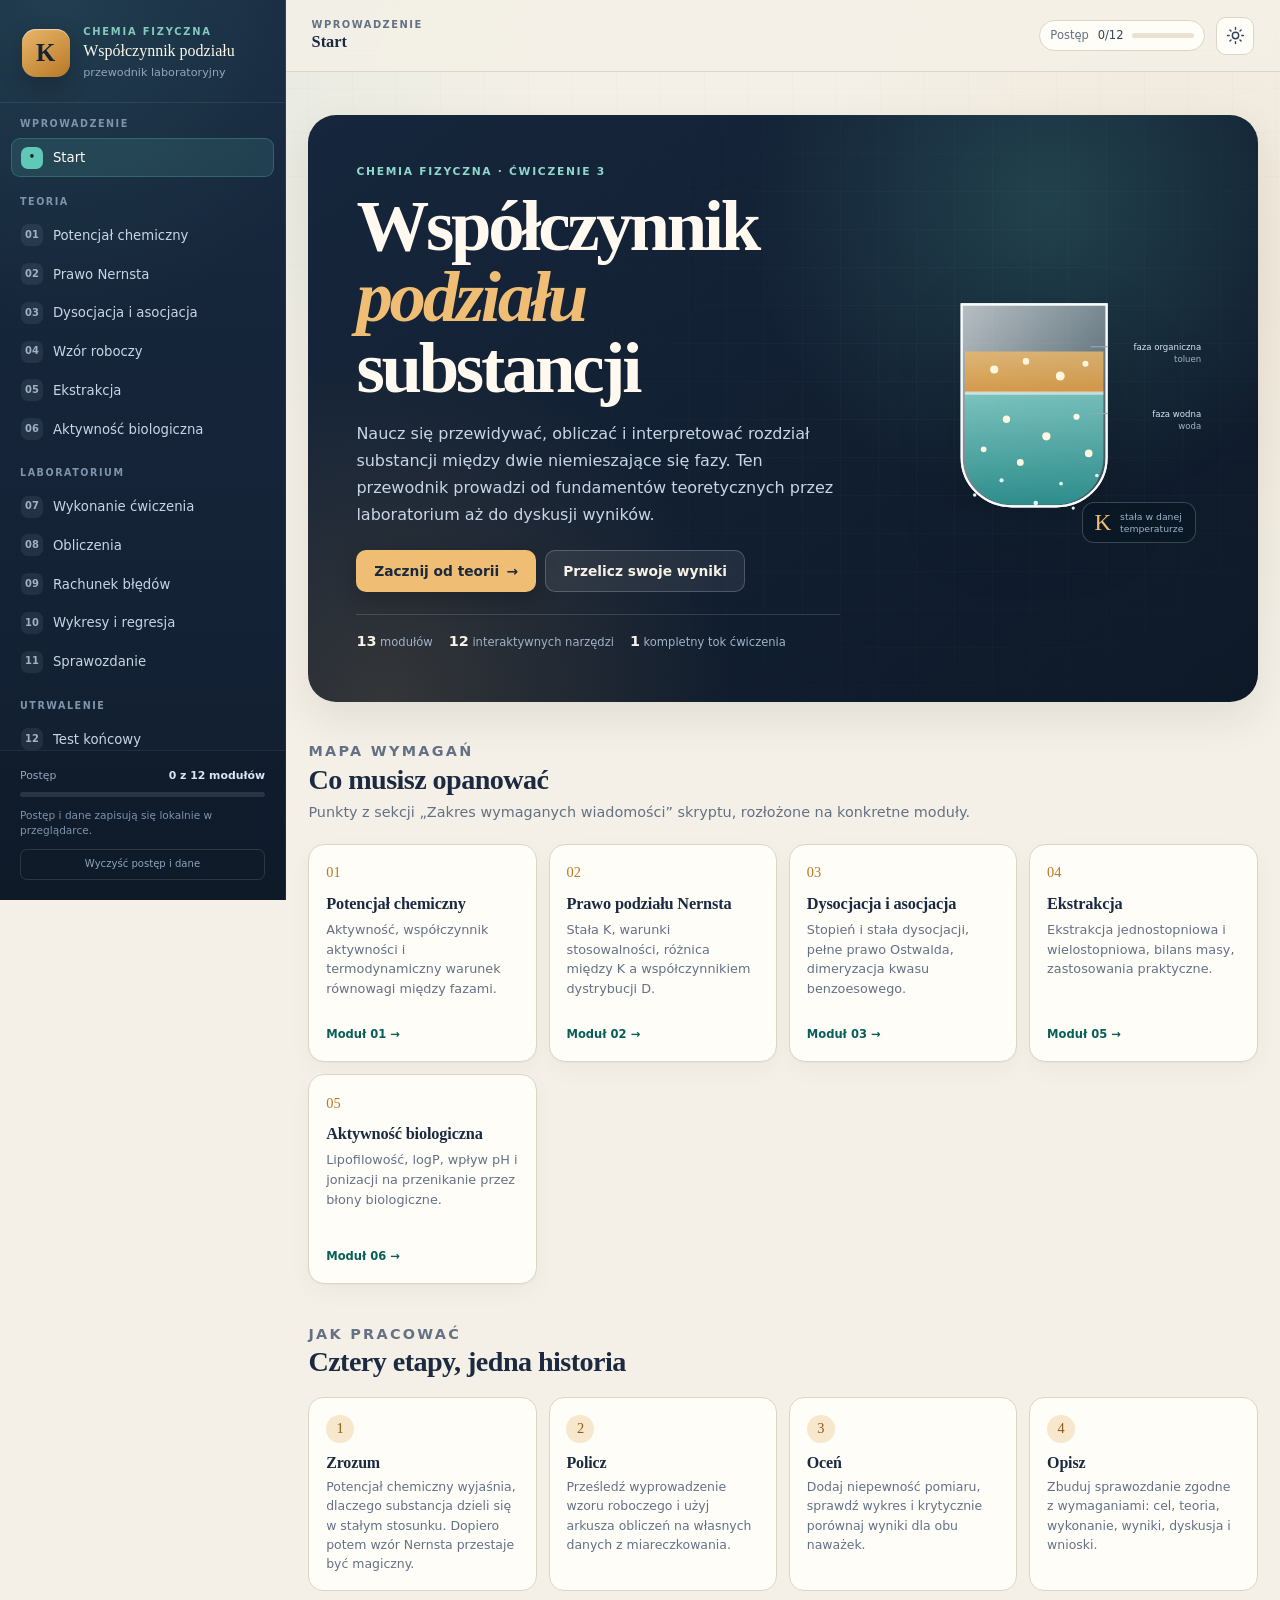
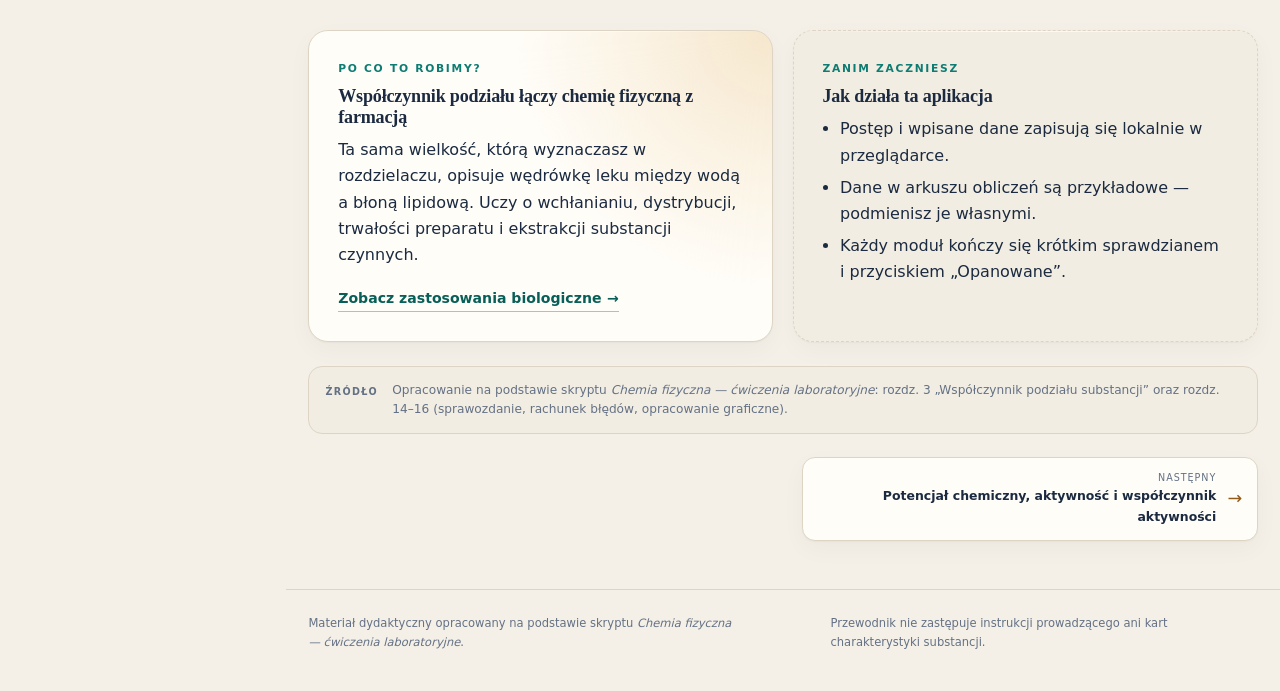
==== index.html @ b1c9fd6b "Add files via upload" ====
<!DOCTYPE html>
<html lang="pl" data-theme="light">
<head>
  <meta charset="utf-8">
  <meta name="viewport" content="width=device-width, initial-scale=1">
  <title>Współczynnik podziału — interaktywny przewodnik | Chemia fizyczna</title>
  <meta name="description" content="Interaktywny przewodnik po ćwiczeniu „Współczynnik podziału substancji”: teoria, laboratorium, obliczenia, rachunek błędów, wykresy i sprawozdanie.">
  <meta name="theme-color" content="#16243a">
  <link rel="stylesheet" href="css/styles.css">
</head>
<body>
  <a class="skip-link" href="#main">Przejdź do treści</a>

  <div class="app-shell">
    <aside class="sidebar" id="sidebar" aria-label="Nawigacja przewodnika">
      <div class="brand">
        <div class="brand-mark" aria-hidden="true"><span>K</span></div>
        <div class="brand-copy">
          <p class="brand-kicker">Chemia fizyczna</p>
          <p class="brand-title">Współczynnik podziału</p>
          <p class="brand-sub">przewodnik laboratoryjny</p>
        </div>
      </div>
      <div class="sidebar-scroll">
        <nav id="nav" aria-label="Spis modułów"></nav>
      </div>
      <div class="sidebar-footer">
        <div class="sidebar-progress-top">
          <span>Postęp</span>
          <strong id="sidebarProgressText">0 z 12 modułów</strong>
        </div>
        <div class="progress-track"><span id="sidebarProgressBar"></span></div>
        <p class="sidebar-note">Postęp i dane zapisują się lokalnie w przeglądarce.</p>
        <button type="button" class="sidebar-reset" id="resetState">Wyczyść postęp i dane</button>
      </div>
    </aside>

    <div class="mobile-scrim" id="scrim" aria-hidden="true"></div>

    <div class="workspace">
      <header class="topbar">
        <button type="button" class="icon-btn menu-btn" id="menuBtn" aria-label="Otwórz menu" aria-expanded="false" aria-controls="sidebar">
          <svg viewBox="0 0 24 24" aria-hidden="true"><path d="M4 7h16M4 12h16M4 17h16"/></svg>
        </button>
        <div class="topbar-context">
          <span class="topbar-eyebrow" id="topEyebrow">Wprowadzenie</span>
          <strong id="topTitle">Start</strong>
        </div>
        <div class="topbar-actions">
          <div class="progress-chip" title="Postęp w modułach">
            <span class="progress-label">Postęp</span>
            <span id="progressText">0/12</span>
            <span class="progress-mini"><i id="progressBar"></i></span>
          </div>
          <button type="button" class="icon-btn theme-btn" id="themeBtn" aria-label="Przełącz motyw jasny/ciemny">
            <svg class="icon-sun" viewBox="0 0 24 24" aria-hidden="true"><circle cx="12" cy="12" r="4"/><path d="M12 2v2M12 20v2M4.93 4.93l1.42 1.42M17.66 17.66l1.41 1.41M2 12h2M20 12h2M4.93 19.07l1.42-1.42M17.66 6.34l1.41-1.41"/></svg>
            <svg class="icon-moon" viewBox="0 0 24 24" aria-hidden="true"><path d="M20 14.5A8.5 8.5 0 0 1 9.5 4a8.5 8.5 0 1 0 10.5 10.5z"/></svg>
          </button>
        </div>
      </header>

      <main id="main" tabindex="-1">
        <div id="page"></div>
      </main>

      <footer class="site-footer">
        <p>Materiał dydaktyczny opracowany na podstawie skryptu <em>Chemia fizyczna — ćwiczenia laboratoryjne</em>.</p>
        <p>Przewodnik nie zastępuje instrukcji prowadzącego ani kart charakterystyki substancji.</p>
      </footer>
    </div>
  </div>

  <div class="toast" id="toast" role="status" aria-live="polite"></div>
  <div id="modalRoot"></div>

  <script src="js/tools.js" defer></script>
  <script src="js/content.js" defer></script>
  <script src="js/content-lab.js" defer></script>
  <script src="js/content-final.js" defer></script>
  <script src="js/app.js" defer></script>
</body>
</html>
---- css/styles.css ----
/* ============================================================
   Chemia fizyczna — współczynnik podziału
   Interaktywny przewodnik: arkusz stylów
   ============================================================ */

:root {
  --bg: #f4f0e7;
  --bg-deep: #ece5d8;
  --surface: #fffdf8;
  --surface-raised: #ffffff;
  --surface-2: #f2ede2;
  --surface-3: #e9e1d2;
  --ink: #1b2a40;
  --ink-soft: #34445c;
  --muted: #647185;
  --line: #ddd4c4;
  --line-strong: #c9bda9;
  --accent: #0d7c72;
  --accent-strong: #075f57;
  --accent-soft: #dcefe9;
  --accent-ink: #07554e;
  --gold: #b97825;
  --gold-strong: #925a17;
  --gold-soft: #f6e7cd;
  --danger: #a8443a;
  --danger-soft: #f7e3df;
  --blue: #2f628c;
  --blue-soft: #e0ebf4;
  --navy: #111e2f;
  --navy-soft: #182940;
  --cream: #fbf6ea;
  --shadow-sm: 0 1px 2px rgba(35, 30, 20, 0.04), 0 8px 24px rgba(35, 30, 20, 0.035);
  --shadow-md: 0 16px 44px rgba(35, 30, 20, 0.09);
  --serif: "Iowan Old Style", "Palatino Linotype", Palatino, Georgia, "Times New Roman", serif;
  --sans: "Inter", "Segoe UI", system-ui, -apple-system, BlinkMacSystemFont, sans-serif;
  --math: "Cambria Math", "STIX Two Math", "Times New Roman", Georgia, serif;
  --radius: 20px;
  --radius-sm: 12px;
  --sidebar-width: 286px;
  --content-width: 1000px;
  color-scheme: light;
}

[data-theme="dark"] {
  --bg: #0c1420;
  --bg-deep: #101a28;
  --surface: #142132;
  --surface-raised: #182739;
  --surface-2: #1a2b3e;
  --surface-3: #22364b;
  --ink: #e7eef8;
  --ink-soft: #c2cfe0;
  --muted: #93a5bc;
  --line: #293c52;
  --line-strong: #3a5069;
  --accent: #61c9b8;
  --accent-strong: #87ded0;
  --accent-soft: #163c3a;
  --accent-ink: #a7e8de;
  --gold: #e4a95a;
  --gold-strong: #f2c47e;
  --gold-soft: #3b2d1b;
  --danger: #e08a80;
  --danger-soft: #3d221f;
  --blue: #86b9e4;
  --blue-soft: #1b3047;
  --navy: #0a1420;
  --navy-soft: #142538;
  --cream: #f2ecdf;
  --shadow-sm: 0 1px 2px rgba(0, 0, 0, 0.2), 0 8px 24px rgba(0, 0, 0, 0.15);
  --shadow-md: 0 16px 44px rgba(0, 0, 0, 0.35);
  color-scheme: dark;
}

* {
  box-sizing: border-box;
}

html {
  scroll-behavior: smooth;
}

body {
  margin: 0;
  background:
    radial-gradient(circle at 8% 2%, rgba(13, 124, 114, 0.08), transparent 28rem),
    radial-gradient(circle at 92% 12%, rgba(185, 120, 37, 0.08), transparent 24rem),
    var(--bg);
  color: var(--ink);
  font-family: var(--sans);
  font-size: 16px;
  line-height: 1.65;
  -webkit-font-smoothing: antialiased;
  text-rendering: optimizeLegibility;
}

body::before {
  content: "";
  position: fixed;
  inset: 0;
  pointer-events: none;
  z-index: -1;
  opacity: 0.32;
  background-image:
    linear-gradient(rgba(100, 113, 133, 0.07) 1px, transparent 1px),
    linear-gradient(90deg, rgba(100, 113, 133, 0.07) 1px, transparent 1px);
  background-size: 44px 44px;
  mask-image: linear-gradient(to bottom, black, transparent 70%);
}

[data-theme="dark"] body::before {
  opacity: 0.14;
}

::selection {
  background: var(--accent);
  color: #fffdf8;
}

h1, h2, h3, h4 {
  margin: 0 0 0.6rem;
  font-family: var(--serif);
  font-weight: 600;
  line-height: 1.14;
  letter-spacing: -0.02em;
  color: var(--ink);
}

h1 { font-size: clamp(2.1rem, 4vw, 3.35rem); }
h2 { font-size: clamp(1.45rem, 2.2vw, 1.95rem); }
h3 { font-size: 1.13rem; letter-spacing: -0.01em; }
h4 { font-size: 1rem; }

p {
  margin: 0 0 1rem;
}

p:last-child {
  margin-bottom: 0;
}

a {
  color: var(--accent-strong);
  text-decoration-thickness: 1px;
  text-underline-offset: 3px;
}

a:hover {
  color: var(--gold-strong);
}

strong { font-weight: 650; }

small { font-size: 0.8em; }

button, input, textarea, select {
  font: inherit;
}

button { color: inherit; }

[hidden] { display: none !important; }

.skip-link {
  position: absolute;
  left: 1rem;
  top: -100px;
  z-index: 200;
  background: var(--surface);
  color: var(--ink);
  padding: 0.7rem 1rem;
  border-radius: 8px;
  border: 1px solid var(--line-strong);
  transition: top 0.2s ease;
}

.skip-link:focus {
  top: 1rem;
}

:focus-visible {
  outline: 3px solid color-mix(in srgb, var(--accent) 70%, white);
  outline-offset: 3px;
}

/* ---------- układ aplikacji ---------- */

.app-shell {
  min-height: 100vh;
}

.workspace {
  margin-left: var(--sidebar-width);
  min-height: 100vh;
  display: flex;
  flex-direction: column;
}

.sidebar {
  position: fixed;
  inset: 0 auto 0 0;
  width: var(--sidebar-width);
  background:
    radial-gradient(circle at 20% 0%, rgba(95, 200, 183, 0.13), transparent 20rem),
    linear-gradient(180deg, var(--navy-soft), var(--navy));
  color: #dbe6f3;
  display: flex;
  flex-direction: column;
  z-index: 50;
  border-right: 1px solid rgba(255, 255, 255, 0.06);
  transition: transform 0.25s ease;
}

.brand {
  display: flex;
  align-items: center;
  gap: 0.85rem;
  padding: 1.5rem 1.35rem 1.2rem;
  border-bottom: 1px solid rgba(255, 255, 255, 0.08);
}

.brand-mark {
  flex: 0 0 48px;
  width: 48px;
  height: 48px;
  border-radius: 14px;
  display: grid;
  place-items: center;
  background: linear-gradient(145deg, #e8b76b, #b97825);
  color: #172335;
  font-family: var(--serif);
  font-size: 1.55rem;
  font-weight: 700;
  box-shadow: inset 0 1px 0 rgba(255, 255, 255, 0.5), 0 8px 22px rgba(0, 0, 0, 0.22);
}

.brand-copy { min-width: 0; }

.brand-kicker {
  margin: 0 0 0.12rem;
  font-size: 0.62rem;
  letter-spacing: 0.18em;
  text-transform: uppercase;
  color: #83c9be;
  font-weight: 700;
}

.brand-title {
  margin: 0;
  font-family: var(--serif);
  font-size: 1rem;
  line-height: 1.15;
  color: #fbf6ea;
}

.brand-sub {
  margin: 0.2rem 0 0;
  font-size: 0.7rem;
  color: #93a5bc;
}

.sidebar-scroll {
  flex: 1;
  overflow-y: auto;
  padding: 0.85rem 0.7rem 1rem;
  scrollbar-width: thin;
  scrollbar-color: rgba(255, 255, 255, 0.18) transparent;
}

.sidebar-scroll::-webkit-scrollbar { width: 6px; }
.sidebar-scroll::-webkit-scrollbar-thumb { background: rgba(255, 255, 255, 0.16); border-radius: 99px; }

.nav-group {
  margin-bottom: 1.05rem;
}

.nav-group-label {
  margin: 0 0.55rem 0.4rem;
  font-size: 0.6rem;
  font-weight: 700;
  letter-spacing: 0.16em;
  text-transform: uppercase;
  color: #7f93ab;
}

.nav-link {
  display: flex;
  align-items: center;
  gap: 0.62rem;
  padding: 0.46rem 0.55rem;
  border-radius: 9px;
  color: #c8d5e5;
  text-decoration: none;
  font-size: 0.83rem;
  line-height: 1.28;
  border: 1px solid transparent;
  transition: background 0.16s ease, color 0.16s ease, transform 0.16s ease;
}

.nav-link:hover {
  background: rgba(255, 255, 255, 0.065);
  color: #fbf6ea;
  transform: translateX(2px);
}

.nav-link.active {
  background: rgba(95, 200, 183, 0.14);
  border-color: rgba(95, 200, 183, 0.26);
  color: #ffffff;
}

.nav-num {
  flex: 0 0 22px;
  width: 22px;
  height: 22px;
  display: grid;
  place-items: center;
  border-radius: 7px;
  background: rgba(255, 255, 255, 0.07);
  color: #9db1c8;
  font-size: 0.62rem;
  font-weight: 700;
  font-variant-numeric: tabular-nums;
}

.nav-link.active .nav-num {
  background: #5fc8b7;
  color: #102033;
}

.nav-title {
  flex: 1;
  min-width: 0;
}

.nav-check {
  color: #80d6c7;
  font-size: 0.82rem;
}

.sidebar-footer {
  padding: 1rem 1.25rem 1.25rem;
  border-top: 1px solid rgba(255, 255, 255, 0.08);
  background: rgba(0, 0, 0, 0.12);
}

.sidebar-progress-top {
  display: flex;
  justify-content: space-between;
  gap: 0.5rem;
  font-size: 0.68rem;
  color: #93a5bc;
  margin-bottom: 0.45rem;
}

.sidebar-progress-top strong {
  color: #dbe6f3;
  font-weight: 600;
}

.progress-track {
  height: 5px;
  border-radius: 99px;
  background: rgba(255, 255, 255, 0.11);
  overflow: hidden;
}

.progress-track span {
  display: block;
  height: 100%;
  width: 0;
  border-radius: inherit;
  background: linear-gradient(90deg, #5fc8b7, #e4a95a);
  transition: width 0.35s ease;
}

.sidebar-note {
  margin: 0.65rem 0 0;
  font-size: 0.66rem;
  line-height: 1.45;
  color: #7f93ab;
}

.sidebar-reset {
  width: 100%;
  margin-top: 0.65rem;
  padding: 0.4rem 0.5rem;
  border: 1px solid rgba(255, 255, 255, 0.12);
  border-radius: 7px;
  background: transparent;
  color: #8fa3ba;
  font-size: 0.63rem;
  cursor: pointer;
  transition: color 0.15s ease, border-color 0.15s ease, background 0.15s ease;
}

.sidebar-reset:hover {
  color: #efb3ac;
  border-color: rgba(224, 138, 128, 0.42);
  background: rgba(224, 138, 128, 0.08);
}

.mobile-scrim {
  position: fixed;
  inset: 0;
  z-index: 45;
  background: rgba(8, 14, 23, 0.55);
  backdrop-filter: blur(2px);
  opacity: 0;
  visibility: hidden;
  transition: opacity 0.2s ease, visibility 0.2s ease;
}

.mobile-scrim.is-visible {
  opacity: 1;
  visibility: visible;
}

.topbar {
  position: sticky;
  top: 0;
  z-index: 35;
  height: 72px;
  display: flex;
  align-items: center;
  gap: 0.9rem;
  padding: 0 1.6rem;
  background: color-mix(in srgb, var(--bg) 85%, transparent);
  backdrop-filter: blur(14px) saturate(1.15);
  border-bottom: 1px solid var(--line);
}

.menu-btn { display: none; }

.icon-btn.menu-btn { display: none; }

.icon-btn {
  width: 38px;
  height: 38px;
  flex: 0 0 38px;
  display: grid;
  place-items: center;
  border: 1px solid var(--line);
  border-radius: 10px;
  background: var(--surface);
  color: var(--ink-soft);
  cursor: pointer;
  transition: background 0.16s ease, border-color 0.16s ease, color 0.16s ease;
}

.icon-btn:hover {
  background: var(--surface-2);
  border-color: var(--line-strong);
  color: var(--ink);
}

.icon-btn svg {
  width: 19px;
  height: 19px;
  fill: none;
  stroke: currentColor;
  stroke-width: 1.8;
  stroke-linecap: round;
  stroke-linejoin: round;
}

.topbar-context {
  display: flex;
  flex-direction: column;
  min-width: 0;
  line-height: 1.25;
}

.topbar-eyebrow {
  font-size: 0.62rem;
  font-weight: 700;
  letter-spacing: 0.15em;
  text-transform: uppercase;
  color: var(--muted);
}

.topbar-context strong {
  font-family: var(--serif);
  font-size: 1.02rem;
  font-weight: 600;
  white-space: nowrap;
  overflow: hidden;
  text-overflow: ellipsis;
}

.topbar-actions {
  margin-left: auto;
  display: flex;
  align-items: center;
  gap: 0.7rem;
}

.progress-chip {
  display: flex;
  align-items: center;
  gap: 0.55rem;
  padding: 0.34rem 0.62rem;
  border: 1px solid var(--line);
  border-radius: 999px;
  background: var(--surface);
  font-size: 0.72rem;
  font-variant-numeric: tabular-nums;
  color: var(--ink-soft);
}

.progress-label { color: var(--muted); }

.progress-mini {
  width: 62px;
  height: 5px;
  border-radius: 99px;
  background: var(--surface-3);
  overflow: hidden;
}

.progress-mini i {
  display: block;
  width: 0;
  height: 100%;
  border-radius: inherit;
  background: linear-gradient(90deg, var(--accent), var(--gold));
  transition: width 0.3s ease;
}

.theme-btn .icon-moon { display: none; }
[data-theme="dark"] .theme-btn .icon-sun { display: none; }
[data-theme="dark"] .theme-btn .icon-moon { display: block; }

#main {
  flex: 1;
  outline: none;
}

.site-footer {
  max-width: var(--content-width);
  width: 100%;
  margin: 0 auto;
  padding: 1.5rem 1.4rem 2.4rem;
  display: flex;
  justify-content: space-between;
  gap: 1rem;
  border-top: 1px solid var(--line);
  color: var(--muted);
  font-size: 0.72rem;
}

.site-footer p { margin: 0; max-width: 45%; }

.page-wrap {
  max-width: var(--content-width);
  margin: 0 auto;
  padding: 2.7rem 1.4rem 3rem;
}

.page-enter {
  animation: pageIn 0.38s ease both;
}

@keyframes pageIn {
  from { opacity: 0; transform: translateY(9px); }
  to { opacity: 1; transform: translateY(0); }
}

/* ---------- typografia treści ---------- */

.eyebrow {
  margin: 0 0 0.55rem;
  font-family: var(--sans);
  font-size: 0.67rem;
  font-weight: 700;
  letter-spacing: 0.16em;
  text-transform: uppercase;
  color: var(--accent);
}

.page-header {
  margin-bottom: 2rem;
  padding-bottom: 1.4rem;
  border-bottom: 1px solid var(--line);
}

.page-header h1 {
  max-width: 32ch;
  font-size: clamp(2rem, 3.5vw, 2.9rem);
  line-height: 1.08;
  margin-bottom: 0.8rem;
}

.page-lead {
  max-width: 74ch;
  margin: 0;
  color: var(--ink-soft);
  font-size: 1.08rem;
  line-height: 1.68;
}

.page-body > *:first-child { margin-top: 0; }

.math {
  font-family: var(--math);
  font-size: 1.04em;
  letter-spacing: 0.005em;
  white-space: nowrap;
}

.equation {
  display: flex;
  align-items: center;
  justify-content: center;
  gap: 0.5rem;
  padding: 0.72rem 0.9rem;
  margin: 0.6rem 0;
  border: 1px solid var(--line);
  border-radius: 14px;
  background: var(--surface-2);
  font-family: var(--math);
  font-size: 1.14rem;
  overflow-x: auto;
  scrollbar-width: thin;
}

.equation.compact {
  display: inline-flex;
  padding: 0.1rem 0.2rem;
  margin: 0.2rem 0;
  border: 0;
  background: transparent;
  font-size: 1.03rem;
  vertical-align: middle;
}

.equation-block {
  margin: 1rem 0 1.2rem;
  padding: 1rem 1.2rem;
  border: 1px solid var(--line);
  border-radius: 16px;
  background: var(--surface-2);
}

.equation-block .equation {
  padding: 0.35rem 0;
  margin: 0.3rem 0;
  border: 0;
  background: transparent;
  justify-content: flex-start;
}

.equation-block.emphasized {
  border-color: color-mix(in srgb, var(--accent) 40%, var(--line));
  background: linear-gradient(135deg, var(--accent-soft), var(--surface));
  box-shadow: inset 3px 0 0 var(--accent);
}

.equation-note {
  margin: 0.7rem 0 0;
  color: var(--muted);
  font-size: 0.82rem;
  line-height: 1.55;
}

.eq-label {
  margin-left: auto;
  padding-left: 1rem;
  color: var(--muted);
  font-family: var(--sans);
  font-size: 0.72rem;
  white-space: nowrap;
}

.frac {
  display: inline-flex;
  flex-direction: column;
  align-items: center;
  vertical-align: middle;
  margin: 0 0.16em;
  line-height: 1.24;
  font-size: 0.95em;
}

.frac-num {
  padding: 0 0.28em 0.08em;
  border-bottom: 1.4px solid currentColor;
}

.frac-den {
  padding: 0.06em 0.28em 0;
}

.sqrt {
  display: inline-flex;
  align-items: flex-start;
  vertical-align: middle;
}

.sqrt::before {
  content: "√";
  font-family: var(--math);
  font-size: 1.28em;
  line-height: 1;
  margin-right: -0.07em;
  transform: translateY(0.02em);
}

.sqrt-body {
  border-top: 1.4px solid currentColor;
  padding: 0.07em 0.16em 0;
  line-height: 1.25;
}

.small-note {
  color: var(--muted);
  font-size: 0.78rem;
  line-height: 1.55;
}

.table-note {
  margin-top: 0.9rem;
  margin-bottom: 0.35rem;
}

.plain-list {
  margin: 0.4rem 0;
  padding-left: 1.1rem;
}

.plain-list li { margin-bottom: 0.35rem; }

.number-list {
  margin: 0.6rem 0;
  padding-left: 1.3rem;
}

.number-list li {
  margin-bottom: 0.8rem;
  padding-left: 0.25rem;
}

.text-link {
  display: inline-flex;
  align-items: center;
  gap: 0.35rem;
  font-weight: 650;
  font-size: 0.88rem;
  color: var(--accent-strong);
  text-decoration: none;
  border-bottom: 1px solid color-mix(in srgb, var(--accent) 40%, transparent);
  padding-bottom: 1px;
}

.text-link:hover { color: var(--gold-strong); border-color: var(--gold); }

/* ---------- przyciski ---------- */

.btn {
  display: inline-flex;
  align-items: center;
  justify-content: center;
  gap: 0.45rem;
  min-height: 42px;
  padding: 0.62rem 1.05rem;
  border: 1px solid transparent;
  border-radius: 10px;
  font-size: 0.86rem;
  font-weight: 650;
  line-height: 1.2;
  text-decoration: none;
  cursor: pointer;
  transition: transform 0.15s ease, box-shadow 0.15s ease, background 0.15s ease, border-color 0.15s ease;
}

.btn:hover { transform: translateY(-1px); }
.btn:active { transform: translateY(0); }

.btn-primary {
  background: var(--accent);
  color: #fffdf8;
  box-shadow: 0 5px 16px rgba(13, 124, 114, 0.22);
}

.btn-primary:hover {
  background: var(--accent-strong);
  color: #fffdf8;
}

.btn-ghost {
  background: var(--surface);
  color: var(--ink);
  border-color: var(--line-strong);
}

.btn-ghost:hover {
  background: var(--surface-2);
  color: var(--ink);
}

.btn-quiet {
  background: transparent;
  color: var(--muted);
  border-color: transparent;
}

.btn-quiet:hover {
  background: var(--surface-2);
  color: var(--ink);
}

.btn-small {
  min-height: 34px;
  padding: 0.38rem 0.7rem;
  font-size: 0.76rem;
}

.btn-done {
  background: var(--accent-soft);
  color: var(--accent-ink);
  border-color: color-mix(in srgb, var(--accent) 40%, var(--line));
}

.button-row {
  display: flex;
  flex-wrap: wrap;
  gap: 0.55rem;
  margin-top: 1rem;
}

/* ---------- karty i sekcje ---------- */

.card,
.interactive-card,
.calc-step-card,
.check-card {
  position: relative;
  background: var(--surface);
  border: 1px solid var(--line);
  border-radius: var(--radius);
  padding: clamp(1.15rem, 2.6vw, 1.8rem);
  margin-bottom: 1.35rem;
  box-shadow: var(--shadow-sm);
}

.card::after,
.calc-step-card::after {
  content: "";
  position: absolute;
  inset: 0 0 auto;
  height: 1px;
  border-radius: var(--radius) var(--radius) 0 0;
  background: linear-gradient(90deg, transparent, rgba(255, 255, 255, 0.8), transparent);
  pointer-events: none;
}

[data-theme="dark"] .card::after,
[data-theme="dark"] .calc-step-card::after {
  background: linear-gradient(90deg, transparent, rgba(255, 255, 255, 0.07), transparent);
}

.card > h2:first-child,
.interactive-card h2:first-child {
  margin-top: 0;
}

.interactive-card {
  border-color: color-mix(in srgb, var(--accent) 28%, var(--line));
  background:
    radial-gradient(circle at 100% 0%, color-mix(in srgb, var(--accent-soft) 75%, transparent), transparent 22rem),
    var(--surface);
  overflow: hidden;
}

.interactive-card::before {
  content: "";
  position: absolute;
  left: 0;
  top: 0;
  bottom: 0;
  width: 4px;
  background: linear-gradient(180deg, var(--accent), var(--gold));
}

.interactive-head {
  display: flex;
  align-items: flex-start;
  justify-content: space-between;
  gap: 1rem;
  margin-bottom: 1.2rem;
}

.interactive-head h2 { margin-bottom: 0.35rem; }
.interactive-head p { color: var(--ink-soft); max-width: 66ch; }

.live-badge {
  flex: 0 0 auto;
  display: inline-flex;
  align-items: center;
  gap: 0.4rem;
  padding: 0.32rem 0.58rem;
  border: 1px solid color-mix(in srgb, var(--accent) 45%, var(--line));
  border-radius: 999px;
  background: var(--accent-soft);
  color: var(--accent-ink);
  font-size: 0.64rem;
  font-weight: 700;
  letter-spacing: 0.05em;
  text-transform: uppercase;
  white-space: nowrap;
}

.live-badge i {
  width: 6px;
  height: 6px;
  border-radius: 50%;
  background: var(--accent);
  animation: livePulse 1.8s ease-in-out infinite;
}

@keyframes livePulse {
  0%, 100% { box-shadow: 0 0 0 0 rgba(13, 124, 114, 0.35); }
  50% { box-shadow: 0 0 0 5px rgba(13, 124, 114, 0); }
}

.module-intro {
  display: grid;
  grid-template-columns: minmax(0, 1.35fr) minmax(250px, 0.65fr);
  gap: 1.4rem;
  align-items: stretch;
  margin-bottom: 1.4rem;
}

.module-intro > div:first-child {
  padding: 0.35rem 0;
}

.goal-list {
  list-style: none;
  margin: 0.75rem 0 0;
  padding: 0;
  display: grid;
  gap: 0.55rem;
}

.goal-list li {
  display: flex;
  align-items: flex-start;
  gap: 0.6rem;
  color: var(--ink-soft);
  font-size: 0.92rem;
}

.goal-check {
  flex: 0 0 20px;
  width: 20px;
  height: 20px;
  display: grid;
  place-items: center;
  border-radius: 50%;
  background: var(--accent-soft);
  color: var(--accent-ink);
  font-size: 0.68rem;
  font-weight: 800;
  margin-top: 0.1rem;
}

.formula-slip {
  background:
    radial-gradient(circle at 100% 0%, rgba(95, 200, 183, 0.2), transparent 10rem),
    #163b3a;
  color: #eaf7f3;
  border: 1px solid rgba(255, 255, 255, 0.12);
  border-radius: var(--radius);
  padding: 1.1rem 1.2rem;
  display: flex;
  flex-direction: column;
  justify-content: center;
  box-shadow: var(--shadow-sm);
}

.formula-slip .equation {
  background: rgba(255, 255, 255, 0.08);
  border-color: rgba(255, 255, 255, 0.14);
  color: #ffffff;
  margin: 0.5rem 0;
}

.formula-slip p {
  margin: 0.35rem 0 0;
  color: #c0dcd7;
  font-size: 0.78rem;
  line-height: 1.5;
}

.formula-slip-label {
  font-size: 0.6rem;
  font-weight: 700;
  letter-spacing: 0.16em;
  text-transform: uppercase;
  color: #8fd8cc;
}

.safety-slip {
  background:
    radial-gradient(circle at 100% 0%, rgba(228, 169, 90, 0.25), transparent 10rem),
    #4a2b1d;
}

.safety-slip .formula-slip-label { color: #f2c47e; }
.safety-slip p { color: #f0d5bc; }

.safety-mark {
  font-family: var(--serif);
  font-size: 2.6rem;
  line-height: 1;
  color: #f2c47e;
  margin: 0.2rem 0 0.4rem;
}

.chain {
  font-family: var(--sans);
  font-size: 0.84rem;
  line-height: 1.8;
  color: #e4f3ef;
}

/* ---------- hero ---------- */

.hero {
  position: relative;
  display: grid;
  grid-template-columns: minmax(0, 1.16fr) minmax(300px, 0.84fr);
  gap: 1.2rem;
  align-items: center;
  padding: clamp(1.6rem, 4vw, 3rem);
  border-radius: 28px;
  overflow: hidden;
  background:
    radial-gradient(circle at 78% 15%, rgba(95, 200, 183, 0.2), transparent 19rem),
    radial-gradient(circle at 8% 100%, rgba(228, 169, 90, 0.16), transparent 22rem),
    linear-gradient(145deg, #16263c, #0e1928);
  color: #f8f2e6;
  box-shadow: var(--shadow-md);
  margin-bottom: 2.3rem;
}

.hero::before {
  content: "";
  position: absolute;
  inset: 0;
  opacity: 0.12;
  background-image:
    linear-gradient(rgba(255, 255, 255, 0.25) 1px, transparent 1px),
    linear-gradient(90deg, rgba(255, 255, 255, 0.25) 1px, transparent 1px);
  background-size: 38px 38px;
  mask-image: radial-gradient(circle at 70% 40%, black, transparent 70%);
  pointer-events: none;
}

.hero > * { position: relative; z-index: 1; }

.hero .eyebrow { color: #8fd8cc; }

.hero h1 {
  margin-bottom: 1rem;
  color: #fff9ef;
  font-size: clamp(2.55rem, 5.8vw, 4.55rem);
  line-height: 0.98;
  letter-spacing: -0.045em;
}

.hero h1 em {
  font-style: italic;
  color: #efbe74;
}

.hero-lead {
  max-width: 49ch;
  margin-bottom: 1.35rem;
  color: #c7d6e6;
  font-size: 1rem;
  line-height: 1.7;
}

.hero-actions {
  display: flex;
  flex-wrap: wrap;
  gap: 0.6rem;
  margin-bottom: 1.4rem;
}

.hero .btn-primary {
  background: #efbe74;
  color: #1a293c;
  box-shadow: 0 7px 22px rgba(0, 0, 0, 0.22);
}

.hero .btn-primary:hover {
  background: #f6d49b;
  color: #1a293c;
}

.hero .btn-ghost {
  background: rgba(255, 255, 255, 0.075);
  color: #f8f2e6;
  border-color: rgba(255, 255, 255, 0.2);
}

.hero .btn-ghost:hover {
  background: rgba(255, 255, 255, 0.13);
  color: #ffffff;
}

.hero-meta {
  display: flex;
  flex-wrap: wrap;
  gap: 0.45rem 1rem;
  padding-top: 0.9rem;
  border-top: 1px solid rgba(255, 255, 255, 0.14);
  color: #9fb3c9;
  font-size: 0.72rem;
}

.hero-meta strong {
  color: #f8f2e6;
  font-size: 0.9rem;
}

.hero-visual {
  position: relative;
  min-width: 0;
}

.hero-visual svg {
  display: block;
  width: 100%;
  height: auto;
  filter: drop-shadow(0 20px 30px rgba(0, 0, 0, 0.18));
}

.hero-badge {
  position: absolute;
  right: 4%;
  bottom: 4%;
  display: flex;
  align-items: center;
  gap: 0.55rem;
  padding: 0.5rem 0.7rem;
  border: 1px solid rgba(255, 255, 255, 0.2);
  border-radius: 12px;
  background: rgba(10, 22, 36, 0.78);
  backdrop-filter: blur(8px);
  color: #d7e5f2;
}

.hero-badge span {
  font-family: var(--serif);
  font-size: 1.45rem;
  color: #efbe74;
  line-height: 1;
}

.hero-badge small {
  font-size: 0.58rem;
  line-height: 1.25;
  color: #9fb3c9;
}

.svg-particles circle {
  animation: particleDrift 7s ease-in-out infinite alternate;
}

.svg-particles circle:nth-child(2n) { animation-delay: -2s; }
.svg-particles circle:nth-child(3n) { animation-delay: -4s; }

@keyframes particleDrift {
  from { transform: translate(0, 0); }
  to { transform: translate(3px, -4px); }
}

/* ---------- sekcje i siatki ---------- */

.section-block {
  margin: 2.4rem 0;
}

.section-heading {
  max-width: 66ch;
  margin-bottom: 1.15rem;
}

.section-heading h2 { margin-bottom: 0.35rem; }
.section-heading p { color: var(--muted); font-size: 0.9rem; margin: 0; }

.inline-heading {
  display: flex;
  align-items: flex-start;
  justify-content: space-between;
  gap: 1rem;
  max-width: none;
}

.requirement-grid {
  display: grid;
  grid-template-columns: repeat(auto-fit, minmax(205px, 1fr));
  gap: 0.75rem;
}

.requirement-card {
  display: flex;
  flex-direction: column;
  min-height: 210px;
  padding: 1.05rem;
  border: 1px solid var(--line);
  border-radius: 16px;
  background: var(--surface);
  color: var(--ink);
  text-decoration: none;
  box-shadow: var(--shadow-sm);
  transition: transform 0.18s ease, border-color 0.18s ease, box-shadow 0.18s ease;
}

.requirement-card:hover {
  transform: translateY(-3px);
  border-color: color-mix(in srgb, var(--accent) 45%, var(--line));
  box-shadow: var(--shadow-md);
  color: var(--ink);
}

.requirement-num {
  font-family: var(--serif);
  font-size: 0.9rem;
  color: var(--gold);
  margin-bottom: 0.6rem;
}

.requirement-card h3 {
  font-size: 1.02rem;
  margin-bottom: 0.4rem;
}

.requirement-card p {
  color: var(--muted);
  font-size: 0.8rem;
  line-height: 1.55;
  flex: 1;
}

.requirement-link {
  margin-top: 0.65rem;
  font-size: 0.72rem;
  font-weight: 700;
  color: var(--accent-strong);
}

.path-grid {
  display: grid;
  grid-template-columns: repeat(4, minmax(0, 1fr));
  gap: 0.75rem;
}

.path-step {
  padding: 1.05rem;
  border: 1px solid var(--line);
  border-radius: 15px;
  background: var(--surface);
  position: relative;
}

.path-index {
  display: grid;
  place-items: center;
  width: 28px;
  height: 28px;
  border-radius: 50%;
  background: var(--gold-soft);
  color: var(--gold-strong);
  font-family: var(--serif);
  font-size: 0.9rem;
  margin-bottom: 0.7rem;
}

.path-step h3 { font-size: 1rem; margin-bottom: 0.3rem; }
.path-step p { color: var(--muted); font-size: 0.78rem; line-height: 1.55; margin: 0; }

.two-col {
  display: grid;
  grid-template-columns: repeat(2, minmax(0, 1fr));
  gap: 1.2rem;
  margin-bottom: 1.35rem;
}

.two-col > .card,
.two-col > .mini-card { margin-bottom: 0; }

.compact-gap { gap: 0.8rem; margin-bottom: 0.8rem; }

.accent-card {
  background:
    radial-gradient(circle at 100% 0%, var(--gold-soft), transparent 16rem),
    var(--surface);
}

.note-card {
  border-style: dashed;
  background: var(--surface-2);
}

.source-strip {
  display: flex;
  align-items: flex-start;
  gap: 0.9rem;
  margin-top: 1.5rem;
  padding: 0.9rem 1rem;
  border: 1px solid var(--line);
  border-radius: 14px;
  background: var(--surface-2);
}

.source-label {
  flex: 0 0 auto;
  font-size: 0.6rem;
  font-weight: 700;
  letter-spacing: 0.14em;
  text-transform: uppercase;
  color: var(--muted);
  padding-top: 0.18rem;
}

.source-strip p {
  margin: 0;
  color: var(--muted);
  font-size: 0.76rem;
  line-height: 1.55;
}

/* ---------- elementy interaktywne ---------- */

.tool-grid {
  display: grid;
  grid-template-columns: minmax(0, 0.9fr) minmax(0, 1.1fr);
  gap: 1.2rem;
  align-items: start;
}

.tool-controls {
  display: grid;
  gap: 0.85rem;
}

.field {
  display: flex;
  flex-direction: column;
  gap: 0.32rem;
  min-width: 0;
}

.field-label {
  font-size: 0.78rem;
  font-weight: 600;
  color: var(--ink-soft);
  line-height: 1.4;
}

.field-label small {
  display: block;
  color: var(--muted);
  font-weight: 400;
  font-size: 0.7rem;
}

.input {
  width: 100%;
  min-height: 40px;
  padding: 0.55rem 0.65rem;
  border: 1px solid var(--line-strong);
  border-radius: 9px;
  background: var(--surface);
  color: var(--ink);
  font-size: 0.86rem;
  transition: border-color 0.15s ease, box-shadow 0.15s ease;
}

.input:hover { border-color: var(--muted); }

.input:focus {
  outline: none;
  border-color: var(--accent);
  box-shadow: 0 0 0 3px color-mix(in srgb, var(--accent) 18%, transparent);
}

.textarea {
  resize: vertical;
  min-height: 76px;
  line-height: 1.55;
}

input[type="range"] {
  width: 100%;
  height: 26px;
  accent-color: var(--accent);
  cursor: pointer;
}

.range-output {
  align-self: flex-start;
  min-width: 52px;
  padding: 0.08rem 0.4rem;
  border-radius: 6px;
  background: var(--accent-soft);
  color: var(--accent-ink);
  font-size: 0.72rem;
  font-weight: 700;
  font-variant-numeric: tabular-nums;
}

.tool-results {
  display: grid;
  grid-template-columns: repeat(2, minmax(0, 1fr));
  gap: 0.6rem;
}

.result-tile {
  min-width: 0;
  padding: 0.8rem 0.9rem;
  border: 1px solid var(--line);
  border-radius: 13px;
  background: var(--surface-2);
}

.result-tile > span {
  display: block;
  color: var(--muted);
  font-size: 0.68rem;
  line-height: 1.4;
  margin-bottom: 0.25rem;
}

.result-tile strong {
  display: block;
  font-family: var(--math);
  font-size: 1.02rem;
  color: var(--ink);
  word-break: break-word;
}

.result-tile p {
  margin: 0;
  font-size: 0.8rem;
  color: var(--ink-soft);
  line-height: 1.5;
}

.result-tile.wide { grid-column: 1 / -1; }

.highlight-tile {
  border-color: color-mix(in srgb, var(--accent) 45%, var(--line));
  background: var(--accent-soft);
}

.result-row {
  display: grid;
  grid-template-columns: repeat(4, minmax(0, 1fr));
  gap: 0.6rem;
  margin-top: 0.9rem;
}

.meter-wrap { margin-top: 1rem; }

.meter-label {
  display: flex;
  justify-content: space-between;
  color: var(--muted);
  font-size: 0.65rem;
  margin-bottom: 0.3rem;
}

.meter {
  height: 8px;
  border-radius: 99px;
  background: var(--surface-3);
  overflow: hidden;
}

.meter span {
  display: block;
  height: 100%;
  border-radius: inherit;
  background: linear-gradient(90deg, var(--accent), var(--gold));
  transition: width 0.2s ease;
}

/* ---------- definicje, warunki ---------- */

.definition-grid {
  display: grid;
  grid-template-columns: repeat(2, minmax(0, 1fr));
  gap: 0.8rem;
  margin-top: 1rem;
}

.definition {
  padding: 0.9rem 1rem;
  border: 1px solid var(--line);
  border-radius: 14px;
  background: var(--surface-2);
}

.definition-term {
  display: block;
  font-family: var(--serif);
  font-size: 0.95rem;
  color: var(--accent-strong);
  margin-bottom: 0.2rem;
}

.definition p {
  margin: 0.35rem 0 0;
  font-size: 0.82rem;
  color: var(--ink-soft);
}

.condition-grid {
  display: grid;
  grid-template-columns: repeat(4, minmax(0, 1fr));
  gap: 0.65rem;
  margin-top: 1rem;
}

.condition {
  padding: 0.85rem;
  border: 1px solid var(--line);
  border-radius: 13px;
  background: var(--surface-2);
}

.condition-icon {
  display: grid;
  place-items: center;
  width: 30px;
  height: 30px;
  border-radius: 9px;
  background: var(--surface);
  border: 1px solid var(--line);
  color: var(--accent-strong);
  font-family: var(--serif);
  font-size: 0.9rem;
  margin-bottom: 0.55rem;
}

.condition h3 { font-size: 0.9rem; margin-bottom: 0.25rem; }
.condition p { margin: 0; color: var(--muted); font-size: 0.73rem; line-height: 1.5; }

/* ---------- callout ---------- */

.callout {
  display: flex;
  gap: 0.8rem;
  margin: 1rem 0;
  padding: 0.95rem 1rem;
  border: 1px solid var(--line);
  border-radius: 14px;
  background: var(--surface-2);
}

.callout-icon {
  flex: 0 0 26px;
  width: 26px;
  height: 26px;
  display: grid;
  place-items: center;
  border-radius: 50%;
  background: var(--surface);
  border: 1px solid var(--line);
  color: var(--accent-strong);
  font-family: var(--serif);
  font-size: 0.82rem;
  font-weight: 700;
  margin-top: 0.05rem;
}

.callout strong {
  display: block;
  font-size: 0.84rem;
  margin-bottom: 0.15rem;
}

.callout p {
  margin: 0;
  color: var(--ink-soft);
  font-size: 0.82rem;
  line-height: 1.58;
}

.callout-info {
  border-color: color-mix(in srgb, var(--blue) 30%, var(--line));
  background: color-mix(in srgb, var(--blue-soft) 65%, var(--surface));
}

.callout-tip {
  border-color: color-mix(in srgb, var(--gold) 35%, var(--line));
  background: color-mix(in srgb, var(--gold-soft) 62%, var(--surface));
}

.callout-tip .callout-icon { color: var(--gold-strong); }

.callout-warning {
  border-color: color-mix(in srgb, var(--danger) 32%, var(--line));
  background: color-mix(in srgb, var(--danger-soft) 62%, var(--surface));
}

.callout-warning .callout-icon {
  color: var(--danger);
  border-color: color-mix(in srgb, var(--danger) 35%, var(--line));
}

/* ---------- wyprowadzenie ---------- */

.derivation {
  margin-top: 1rem;
}

.derivation-step {
  display: grid;
  grid-template-columns: 32px minmax(0, 1fr);
  gap: 0.75rem;
  padding: 0.7rem 0;
  border-bottom: 1px dashed var(--line);
}

.derivation-step:last-of-type { border-bottom: 0; }

.derivation-step.is-new {
  animation: stepIn 0.3s ease both;
}

@keyframes stepIn {
  from { opacity: 0; transform: translateY(-4px); }
  to { opacity: 1; transform: translateY(0); }
}

.step-number {
  display: grid;
  place-items: center;
  width: 28px;
  height: 28px;
  border-radius: 8px;
  background: var(--accent-soft);
  color: var(--accent-ink);
  font-size: 0.72rem;
  font-weight: 800;
}

.derivation-step strong {
  display: block;
  font-size: 0.86rem;
  margin-bottom: 0.2rem;
}

.derivation-step p {
  margin: 0;
  color: var(--ink-soft);
  font-size: 0.83rem;
}

.derivation-next,
.derivation-reset {
  margin-top: 0.65rem;
}

/* ---------- sprawdzenia ---------- */

.check-card {
  padding: 1.1rem 1.2rem;
  border-left: 4px solid var(--gold);
}

.check-kicker {
  margin: 0 0 0.3rem;
  font-size: 0.6rem;
  font-weight: 700;
  letter-spacing: 0.14em;
  text-transform: uppercase;
  color: var(--gold-strong);
}

.check-question {
  font-family: var(--serif);
  font-size: 1.08rem;
  line-height: 1.35;
  margin-bottom: 0.75rem;
}

.check-options {
  display: grid;
  gap: 0.4rem;
  margin-bottom: 0.75rem;
}

.check-option,
.quiz-option {
  display: flex;
  align-items: flex-start;
  gap: 0.6rem;
  padding: 0.52rem 0.6rem;
  border: 1px solid var(--line);
  border-radius: 9px;
  background: var(--surface);
  cursor: pointer;
  font-size: 0.83rem;
  line-height: 1.45;
  transition: border-color 0.15s ease, background 0.15s ease;
}

.check-option:hover,
.quiz-option:hover {
  border-color: color-mix(in srgb, var(--accent) 45%, var(--line));
  background: var(--surface-2);
}

.check-option input,
.quiz-option input {
  position: absolute;
  opacity: 0;
  pointer-events: none;
}

.check-letter,
.quiz-letter {
  flex: 0 0 22px;
  width: 22px;
  height: 22px;
  display: grid;
  place-items: center;
  border-radius: 6px;
  background: var(--surface-2);
  border: 1px solid var(--line);
  font-size: 0.62rem;
  font-weight: 800;
  color: var(--muted);
  margin-top: 0.02rem;
}

.check-option:has(input:checked),
.quiz-option:has(input:checked) {
  border-color: var(--accent);
  background: var(--accent-soft);
}

.check-option:has(input:checked) .check-letter,
.quiz-option:has(input:checked) .quiz-letter {
  background: var(--accent);
  border-color: var(--accent);
  color: #fff;
}

.check-option:has(input:focus-visible),
.quiz-option:has(input:focus-visible) {
  outline: 3px solid color-mix(in srgb, var(--accent) 55%, white);
  outline-offset: 2px;
}

.toggle-row:has(input:focus-visible),
.switch-line:has(input:focus-visible) {
  outline: 3px solid color-mix(in srgb, var(--accent) 55%, white);
  outline-offset: 2px;
}

.check-feedback {
  min-height: 1.2em;
  font-size: 0.8rem;
  font-weight: 600;
}

.check-card.is-correct { border-left-color: var(--accent); }
.check-card.is-correct .check-feedback { color: var(--accent-ink); }
.check-card.is-wrong { border-left-color: var(--danger); }
.check-card.is-wrong .check-feedback { color: var(--danger); }

.check-explanation {
  margin-top: 0.55rem;
  padding: 0.7rem 0.8rem;
  border-radius: 9px;
  background: var(--accent-soft);
  color: var(--ink-soft);
  font-size: 0.8rem;
  line-height: 1.55;
}

/* ---------- symulator Nernsta ---------- */

.nernst-layout {
  display: grid;
  grid-template-columns: minmax(0, 0.82fr) minmax(260px, 1.18fr);
  gap: 1.3rem;
  align-items: stretch;
}

.nernst-controls {
  display: grid;
  align-content: start;
  gap: 0.85rem;
}

.separator-visual {
  position: relative;
  display: flex;
  flex-direction: column;
  padding: 0.75rem;
  border: 1px solid var(--line);
  border-radius: 18px;
  background: var(--surface-2);
  min-height: 330px;
}

.separator-label {
  font-size: 0.62rem;
  font-weight: 700;
  letter-spacing: 0.09em;
  text-transform: uppercase;
  color: var(--gold-strong);
  padding: 0.1rem 0.25rem 0.35rem;
}

.separator-label span {
  color: var(--muted);
  font-weight: 500;
  letter-spacing: 0;
  text-transform: none;
}

.separator-label.bottom {
  color: var(--accent-strong);
  padding: 0.35rem 0.25rem 0.1rem;
}

.layer {
  position: relative;
  flex: 1;
  min-height: 125px;
  overflow: hidden;
  border-radius: 11px;
}

.layer-organic {
  background:
    radial-gradient(circle at 20% 15%, rgba(255, 255, 255, 0.35), transparent 8rem),
    linear-gradient(180deg, #eac17d, #d79b44);
}

.layer-aqueous {
  background:
    radial-gradient(circle at 80% 85%, rgba(255, 255, 255, 0.3), transparent 8rem),
    linear-gradient(180deg, #74c7c1, #2c8887);
}

.layer-interface {
  height: 10px;
  display: grid;
  place-items: center;
}

.layer-interface span {
  display: block;
  width: 92%;
  height: 2px;
  background: linear-gradient(90deg, transparent, rgba(255, 255, 255, 0.85), transparent);
}

.layer-particles {
  position: absolute;
  inset: 0;
}

.particle {
  position: absolute;
  border-radius: 50%;
  background: #fff7e7;
  box-shadow: 0 1px 3px rgba(50, 35, 10, 0.35), inset 0 1px 1px rgba(255, 255, 255, 0.9);
  animation: particleFloat 6s ease-in-out infinite alternate;
}

.layer-aqueous .particle {
  background: #e8fffb;
  box-shadow: 0 1px 3px rgba(5, 55, 55, 0.35), inset 0 1px 1px rgba(255, 255, 255, 0.9);
}

@keyframes particleFloat {
  from { transform: translate(0, 0); }
  to { transform: translate(4px, -5px); }
}

.layer-conc {
  position: absolute;
  right: 0.5rem;
  bottom: 0.45rem;
  padding: 0.15rem 0.4rem;
  border-radius: 5px;
  background: rgba(255, 255, 255, 0.82);
  color: #1d3346;
  font-size: 0.66rem;
  font-weight: 700;
  font-variant-numeric: tabular-nums;
}

.distribution-strip {
  display: flex;
  height: 32px;
  margin: 0.8rem 0 0.2rem;
  border: 1px solid var(--line);
  border-radius: 8px;
  overflow: hidden;
  background: var(--surface-3);
}

.strip-organic,
.strip-aqueous {
  display: flex;
  align-items: center;
  justify-content: center;
  min-width: 0;
  transition: width 0.25s ease;
  font-size: 0.66rem;
  font-weight: 700;
  white-space: nowrap;
  overflow: hidden;
}

.strip-organic {
  background: linear-gradient(90deg, #e8b76b, #d79b44);
  color: #3a2507;
}

.strip-aqueous {
  background: linear-gradient(90deg, #2c8887, #67bdb7);
  color: #f0fffd;
}

.interpretation {
  margin: 0.65rem 0 0;
  color: var(--ink-soft);
  font-size: 0.8rem;
  line-height: 1.55;
}

/* ---------- tabela ---------- */

.table-wrap {
  width: 100%;
  overflow-x: auto;
  border: 1px solid var(--line);
  border-radius: 12px;
  margin: 0.8rem 0;
  background: var(--surface);
}

.data-table {
  width: 100%;
  border-collapse: collapse;
  font-size: 0.82rem;
  line-height: 1.5;
}

.data-table th,
.data-table td {
  padding: 0.62rem 0.7rem;
  text-align: left;
  vertical-align: top;
  border-bottom: 1px solid var(--line);
}

.data-table th {
  background: var(--surface-2);
  color: var(--ink-soft);
  font-size: 0.68rem;
  font-weight: 700;
  letter-spacing: 0.04em;
  text-transform: uppercase;
}

.data-table tbody tr:last-child td { border-bottom: 0; }
.data-table tbody tr:hover td { background: color-mix(in srgb, var(--accent-soft) 35%, transparent); }

.data-table td strong { color: var(--ink); }
.data-table .empty-cell { text-align: center; color: var(--muted); padding: 1.2rem; }

.compact-table { font-size: 0.76rem; }
.compact-table th, .compact-table td { padding: 0.45rem 0.55rem; }

.calc-table { min-width: 620px; }
.reagent-table { min-width: 620px; }
.style-table { min-width: 620px; }
.graph-data-table { min-width: 300px; }

.table-input {
  min-height: 32px;
  padding: 0.28rem 0.4rem;
  font-size: 0.8rem;
}

.remove-row {
  width: 28px;
  height: 28px;
  flex-basis: 28px;
  border-radius: 7px;
  font-size: 1rem;
}

/* ---------- asocjacja ---------- */

.association-visual {
  display: flex;
  flex-wrap: wrap;
  align-items: center;
  justify-content: center;
  gap: 0.6rem;
  margin: 1.1rem 0;
  padding: 1rem;
  border: 1px dashed var(--line-strong);
  border-radius: 14px;
  background: var(--surface-2);
}

.monomer,
.dimer {
  display: flex;
  align-items: center;
  gap: 0.1rem;
  padding: 0.3rem 0.45rem;
  border-radius: 10px;
  background: var(--surface);
  border: 1px solid var(--line);
}

.atom {
  display: grid;
  place-items: center;
  width: 24px;
  height: 24px;
  border-radius: 50%;
  background: var(--accent-soft);
  color: var(--accent-ink);
  font-size: 0.66rem;
  font-weight: 800;
}

.bond {
  width: 13px;
  height: 2px;
  background: var(--line-strong);
}

.dimer { border-color: color-mix(in srgb, var(--gold) 40%, var(--line)); }
.dimer .atom { background: var(--gold-soft); color: var(--gold-strong); }
.dimer-bridge { color: var(--muted); font-size: 0.8rem; padding: 0 0.1rem; }
.association-arrow { color: var(--muted); font-size: 1.05rem; }

.problem-card {
  padding: 1rem;
  border: 1px solid var(--line);
  border-radius: 14px;
  background: var(--surface-2);
}

.water-problem { border-top: 4px solid var(--blue); }
.organic-problem { border-top: 4px solid var(--gold); }

.problem-tag {
  display: inline-block;
  font-size: 0.58rem;
  font-weight: 700;
  letter-spacing: 0.11em;
  text-transform: uppercase;
  color: var(--muted);
  margin-bottom: 0.3rem;
}

.problem-card h3 { font-size: 1rem; margin-bottom: 0.35rem; }
.problem-card p { font-size: 0.82rem; color: var(--ink-soft); margin-bottom: 0.5rem; }

/* ---------- kreator wzoru ---------- */

.formula-builder-grid {
  display: grid;
  grid-template-columns: minmax(0, 0.78fr) minmax(0, 1.22fr);
  gap: 1.2rem;
  align-items: stretch;
}

.formula-toggles {
  display: grid;
  align-content: start;
  gap: 0.55rem;
}

.toggle-row,
.switch-line {
  display: flex;
  align-items: center;
  gap: 0.6rem;
  padding: 0.62rem 0.7rem;
  border: 1px solid var(--line);
  border-radius: 10px;
  background: var(--surface);
  cursor: pointer;
  font-size: 0.8rem;
  line-height: 1.35;
}

.toggle-row input,
.switch-line input {
  position: absolute;
  opacity: 0;
  pointer-events: none;
}

.toggle-ui,
.switch-ui {
  flex: 0 0 34px;
  width: 34px;
  height: 20px;
  border-radius: 99px;
  background: var(--surface-3);
  border: 1px solid var(--line-strong);
  position: relative;
  transition: background 0.16s ease;
}

.toggle-ui::after,
.switch-ui::after {
  content: "";
  position: absolute;
  top: 2px;
  left: 2px;
  width: 14px;
  height: 14px;
  border-radius: 50%;
  background: var(--surface);
  border: 1px solid var(--line-strong);
  transition: transform 0.16s ease;
}

.toggle-row:has(input:checked),
.switch-line:has(input:checked) {
  border-color: color-mix(in srgb, var(--accent) 45%, var(--line));
  background: var(--accent-soft);
}

.toggle-row:has(input:checked) .toggle-ui,
.switch-line:has(input:checked) .switch-ui {
  background: var(--accent);
  border-color: var(--accent);
}

.toggle-row:has(input:checked) .toggle-ui::after,
.switch-line:has(input:checked) .switch-ui::after {
  transform: translateX(14px);
  background: #fff;
  border-color: #fff;
}

.toggle-row strong,
.switch-line strong {
  display: block;
  font-size: 0.8rem;
  color: var(--ink);
}

.toggle-row small,
.switch-line small {
  display: block;
  color: var(--muted);
  font-size: 0.68rem;
}

.formula-stage {
  display: flex;
  flex-direction: column;
  align-items: center;
  justify-content: center;
  gap: 0.6rem;
  min-height: 190px;
  padding: 1.2rem;
  border: 1px solid var(--line);
  border-radius: 16px;
  background:
    radial-gradient(circle at 50% 0%, var(--accent-soft), transparent 12rem),
    var(--surface-2);
  text-align: center;
}

.formula-live {
  font-family: var(--math);
  font-size: clamp(1.5rem, 3vw, 2.1rem);
  color: var(--ink);
}

.formula-live .sqrt { font-size: 0.95em; }

.formula-legend {
  max-width: 42ch;
  color: var(--muted);
  font-size: 0.76rem;
  line-height: 1.5;
}

.formula-pulse { animation: formulaPulse 0.32s ease; }

@keyframes formulaPulse {
  0% { opacity: 0.45; transform: scale(0.98); }
  100% { opacity: 1; transform: scale(1); }
}

.formula-component-grid {
  display: grid;
  grid-template-columns: repeat(2, minmax(0, 1fr));
  gap: 0.6rem;
  margin-top: 0.9rem;
}

.formula-component {
  padding: 0.75rem 0.8rem;
  border: 1px dashed var(--line-strong);
  border-radius: 12px;
  background: var(--surface-2);
}

.formula-component.is-active {
  border-style: solid;
  border-color: color-mix(in srgb, var(--accent) 50%, var(--line));
  background: var(--accent-soft);
}

.fc-label {
  display: block;
  font-size: 0.58rem;
  font-weight: 700;
  letter-spacing: 0.12em;
  text-transform: uppercase;
  color: var(--muted);
  margin-bottom: 0.2rem;
}

.formula-component strong {
  display: block;
  font-family: var(--math);
  font-size: 1.05rem;
  margin-bottom: 0.2rem;
}

.formula-component p {
  margin: 0;
  color: var(--muted);
  font-size: 0.7rem;
  line-height: 1.45;
}

/* ---------- ekstrakcja ---------- */

.extraction-stages {
  margin-top: 1rem;
  padding: 0.85rem 0.9rem;
  border: 1px solid var(--line);
  border-radius: 14px;
  background: var(--surface-2);
}

.stages-head {
  display: flex;
  justify-content: space-between;
  gap: 1rem;
  font-size: 0.7rem;
  font-weight: 700;
  color: var(--ink-soft);
  margin-bottom: 0.6rem;
}

.stages-head span:last-child { color: var(--muted); font-weight: 500; }

.stage-bars { display: grid; gap: 0.35rem; }

.stage-row {
  display: grid;
  grid-template-columns: 22px minmax(0, 1fr) 58px;
  align-items: center;
  gap: 0.5rem;
  font-size: 0.68rem;
  color: var(--muted);
}

.stage-index {
  display: grid;
  place-items: center;
  width: 20px;
  height: 20px;
  border-radius: 5px;
  background: var(--surface);
  border: 1px solid var(--line);
  font-weight: 700;
}

.stage-track {
  height: 12px;
  border-radius: 99px;
  background: var(--surface-3);
  overflow: hidden;
}

.stage-track i {
  display: block;
  height: 100%;
  border-radius: inherit;
  background: linear-gradient(90deg, var(--accent), var(--gold));
  transition: width 0.25s ease;
}

.stage-value {
  text-align: right;
  font-variant-numeric: tabular-nums;
  color: var(--ink-soft);
}

.application-grid {
  display: grid;
  grid-template-columns: repeat(auto-fit, minmax(190px, 1fr));
  gap: 0.65rem;
  margin-top: 0.8rem;
}

.application {
  padding: 0.85rem;
  border: 1px solid var(--line);
  border-radius: 13px;
  background: var(--surface-2);
}

.app-icon {
  display: grid;
  place-items: center;
  width: 34px;
  height: 34px;
  border-radius: 9px;
  background: var(--surface);
  border: 1px solid var(--line);
  color: var(--accent-strong);
  font-weight: 700;
  font-size: 0.72rem;
  margin-bottom: 0.5rem;
}

.application h3 { font-size: 0.9rem; margin-bottom: 0.25rem; }
.application p { margin: 0; color: var(--muted); font-size: 0.73rem; line-height: 1.5; }

.success-card { border-left: 4px solid var(--accent); }
.warning-mini { border-left: 4px solid var(--gold); }

/* ---------- bioaktywność ---------- */

.bio-grid {
  display: grid;
  grid-template-columns: repeat(3, minmax(0, 1fr));
  gap: 0.65rem;
  margin-top: 0.9rem;
}

.bio-card {
  padding: 0.9rem;
  border: 1px solid var(--line);
  border-radius: 13px;
  background: var(--surface-2);
}

.bio-icon {
  display: grid;
  place-items: center;
  width: 32px;
  height: 32px;
  border-radius: 9px;
  background: var(--surface);
  border: 1px solid var(--line);
  color: var(--accent-strong);
  font-family: var(--serif);
  font-size: 1.1rem;
  margin-bottom: 0.5rem;
}

.bio-card h3 { font-size: 0.9rem; margin-bottom: 0.25rem; }
.bio-card p { margin: 0; color: var(--muted); font-size: 0.74rem; line-height: 1.5; }

.logp-scale-wrap {
  display: grid;
  gap: 0.55rem;
}

.logp-scale {
  display: flex;
  border: 1px solid var(--line);
  border-radius: 10px;
  overflow: hidden;
  font-size: 0.6rem;
  font-weight: 700;
  text-align: center;
}

.zone {
  padding: 0.45rem 0.2rem;
  line-height: 1.2;
}

.zone-hydro { flex: 1.5; background: var(--blue-soft); color: var(--blue); }
.zone-balance { flex: 2; background: var(--accent-soft); color: var(--accent-ink); }
.zone-lipo { flex: 1.7; background: var(--gold-soft); color: var(--gold-strong); }
.zone-high { flex: 1.2; background: var(--danger-soft); color: var(--danger); }

.logp-readout {
  display: flex;
  align-items: baseline;
  justify-content: center;
  gap: 0.7rem;
}

.logp-readout strong {
  font-family: var(--serif);
  font-size: 2rem;
  color: var(--accent-strong);
}

.logp-readout span {
  font-size: 0.8rem;
  color: var(--muted);
}

.connection-line {
  display: flex;
  align-items: center;
  gap: 0.4rem;
  margin: 1rem 0;
}

.connection-node {
  flex: 1;
  min-width: 0;
  padding: 0.7rem;
  border: 1px solid var(--line);
  border-radius: 11px;
  background: var(--surface-2);
  text-align: center;
}

.connection-node span {
  display: grid;
  place-items: center;
  width: 22px;
  height: 22px;
  margin: 0 auto 0.3rem;
  border-radius: 50%;
  background: var(--accent);
  color: #fff;
  font-size: 0.62rem;
  font-weight: 700;
}

.connection-node p {
  margin: 0;
  font-size: 0.68rem;
  line-height: 1.35;
  color: var(--ink-soft);
}

.connection-arrow { color: var(--muted); font-size: 0.9rem; }

/* ---------- laboratorium ---------- */

.apparatus-grid {
  display: grid;
  grid-template-columns: repeat(2, minmax(0, 1fr));
  gap: 0.5rem;
  margin-top: 0.8rem;
}

.apparatus {
  display: flex;
  align-items: center;
  gap: 0.6rem;
  padding: 0.55rem 0.65rem;
  border: 1px solid var(--line);
  border-radius: 10px;
  background: var(--surface-2);
}

.apparatus-qty {
  flex: 0 0 28px;
  width: 28px;
  height: 28px;
  display: grid;
  place-items: center;
  border-radius: 7px;
  background: var(--surface);
  border: 1px solid var(--line);
  color: var(--accent-strong);
  font-size: 0.66rem;
  font-weight: 800;
}

.apparatus strong { display: block; font-size: 0.78rem; line-height: 1.3; }
.apparatus small { display: block; color: var(--muted); font-size: 0.66rem; line-height: 1.3; }

.procedure-card { padding-bottom: 1.2rem; }

.step-counter, .badge-soft, .example-badge {
  flex: 0 0 auto;
  padding: 0.28rem 0.55rem;
  border-radius: 999px;
  border: 1px solid var(--line);
  background: var(--surface-2);
  color: var(--muted);
  font-size: 0.68rem;
  font-weight: 700;
  white-space: nowrap;
}

.badge-soft {
  background: var(--accent-soft);
  color: var(--accent-ink);
  border-color: color-mix(in srgb, var(--accent) 35%, var(--line));
}

.example-badge {
  background: var(--gold-soft);
  color: var(--gold-strong);
  border-color: color-mix(in srgb, var(--gold) 35%, var(--line));
}

.example-badge.is-custom {
  background: var(--accent-soft);
  color: var(--accent-ink);
  border-color: color-mix(in srgb, var(--accent) 35%, var(--line));
}

.procedure-progress {
  height: 6px;
  border-radius: 99px;
  background: var(--surface-3);
  overflow: hidden;
  margin: 0.4rem 0 1.2rem;
}

.procedure-progress span {
  display: block;
  width: 0;
  height: 100%;
  border-radius: inherit;
  background: linear-gradient(90deg, var(--accent), var(--gold));
  transition: width 0.25s ease;
}

.procedure-step {
  display: grid;
  grid-template-columns: 34px minmax(0, 1fr);
  gap: 0.7rem;
  padding: 0.95rem 0;
  border-bottom: 1px dashed var(--line);
}

.procedure-step:last-of-type { border-bottom: 0; }

.step-check {
  display: block;
  cursor: pointer;
}

.step-check input {
  position: absolute;
  opacity: 0;
  pointer-events: none;
}

.step-check span {
  display: grid;
  place-items: center;
  width: 28px;
  height: 28px;
  border-radius: 50%;
  border: 1.5px solid var(--line-strong);
  background: var(--surface);
  color: transparent;
  font-size: 0.75rem;
  font-weight: 800;
  transition: background 0.15s ease, border-color 0.15s ease, color 0.15s ease;
}

.step-check span::before { content: "✓"; }

.step-check input:checked + span {
  background: var(--accent);
  border-color: var(--accent);
  color: #fff;
}

.step-content { min-width: 0; }

.step-top {
  display: flex;
  align-items: baseline;
  gap: 0.55rem;
  margin-bottom: 0.25rem;
}

.step-num {
  font-family: var(--serif);
  font-size: 0.75rem;
  color: var(--gold-strong);
}

.step-top h3 { font-size: 1rem; margin: 0; }
.step-content p { font-size: 0.84rem; color: var(--ink-soft); }

.step-why {
  margin-top: 0.5rem;
  padding: 0.55rem 0.65rem;
  border-left: 3px solid var(--accent);
  border-radius: 0 8px 8px 0;
  background: var(--accent-soft);
  color: var(--ink-soft);
  font-size: 0.77rem;
  line-height: 1.55;
}

.step-why strong { color: var(--accent-ink); }

.mini-input-row {
  display: grid;
  grid-template-columns: repeat(2, minmax(0, 1fr));
  gap: 0.6rem;
  margin-top: 0.7rem;
}

.compact-field { gap: 0.2rem; }

.titration-card {
  margin-top: 0.8rem;
  padding: 0.8rem;
  border: 1px solid var(--line);
  border-radius: 13px;
  background: var(--surface-2);
}

.titration-head {
  display: flex;
  align-items: baseline;
  justify-content: space-between;
  gap: 0.6rem;
  padding-bottom: 0.55rem;
  margin-bottom: 0.6rem;
  border-bottom: 1px solid var(--line);
}

.titration-head strong { font-size: 0.8rem; }
.titration-head span { color: var(--muted); font-size: 0.66rem; }

.titration-grid {
  display: grid;
  grid-template-columns: repeat(2, minmax(0, 1fr));
  gap: 0.7rem;
}

.titration-sample {
  display: grid;
  gap: 0.35rem;
  padding: 0.6rem;
  border: 1px solid var(--line);
  border-radius: 10px;
  background: var(--surface);
}

.sample-tag {
  display: inline-block;
  align-self: flex-start;
  font-size: 0.58rem;
  font-weight: 700;
  letter-spacing: 0.05em;
  text-transform: uppercase;
  color: var(--accent-ink);
  background: var(--accent-soft);
  border-radius: 5px;
  padding: 0.08rem 0.35rem;
}

.mean-readout {
  display: flex;
  justify-content: space-between;
  align-items: baseline;
  gap: 0.5rem;
  padding-top: 0.3rem;
  border-top: 1px dashed var(--line);
  font-size: 0.68rem;
  color: var(--muted);
}

.mean-readout strong { color: var(--ink); font-size: 0.8rem; }

.observation-grid {
  display: grid;
  grid-template-columns: repeat(2, minmax(0, 1fr));
  gap: 0.7rem;
}

.observation-grid .wide { grid-column: 1 / -1; }

.accordion {
  display: grid;
  gap: 0.45rem;
  margin-top: 0.8rem;
}

.accordion details {
  border: 1px solid var(--line);
  border-radius: 10px;
  background: var(--surface-2);
  overflow: hidden;
}

.accordion summary {
  padding: 0.65rem 0.75rem;
  cursor: pointer;
  font-size: 0.8rem;
  font-weight: 600;
  color: var(--ink-soft);
  list-style: none;
  display: flex;
  justify-content: space-between;
  gap: 0.6rem;
}

.accordion summary::-webkit-details-marker { display: none; }
.accordion summary::after { content: "+"; color: var(--accent-strong); font-weight: 700; }
.accordion details[open] summary::after { content: "−"; }
.accordion details p { margin: 0; padding: 0 0.75rem 0.75rem; font-size: 0.78rem; color: var(--muted); }

/* ---------- obliczenia ---------- */

.input-grid {
  display: grid;
  grid-template-columns: repeat(auto-fit, minmax(175px, 1fr));
  gap: 0.7rem;
  margin: 0.8rem 0;
}

.alert-box {
  margin-top: 0.8rem;
  padding: 0.7rem 0.8rem;
  border: 1px solid color-mix(in srgb, var(--danger) 35%, var(--line));
  border-radius: 10px;
  background: var(--danger-soft);
  color: var(--ink-soft);
  font-size: 0.78rem;
}

.alert-box ul { margin: 0.35rem 0 0; padding-left: 1.1rem; }
.alert-box li { margin-bottom: 0.2rem; }

.calc-step-card {
  padding-top: 1.25rem;
}

.calc-step-head {
  display: flex;
  gap: 0.8rem;
  align-items: flex-start;
  margin-bottom: 0.6rem;
}

.calc-step-num {
  flex: 0 0 34px;
  width: 34px;
  height: 34px;
  display: grid;
  place-items: center;
  border-radius: 10px;
  background: var(--gold-soft);
  color: var(--gold-strong);
  font-family: var(--serif);
  font-size: 1rem;
  font-weight: 700;
}

.calc-step-head h2 { font-size: 1.3rem; margin-bottom: 0.15rem; }
.calc-step-head p { margin: 0; color: var(--muted); font-size: 0.78rem; }

.calc-work {
  margin-top: 0.8rem;
  padding: 0.75rem 0.85rem;
  border-left: 3px solid var(--accent);
  border-radius: 0 9px 9px 0;
  background: var(--surface-2);
  color: var(--ink-soft);
  font-size: 0.78rem;
  line-height: 1.7;
  overflow-x: auto;
}

.calc-work p { margin: 0 0 0.45rem; }
.calc-work p:last-child { margin-bottom: 0; }

.calc-summary { margin-top: 0.9rem; }

.decomposition {
  margin-top: 0.8rem;
  border: 1px solid var(--line);
  border-radius: 11px;
  background: var(--surface-2);
  overflow: hidden;
}

.decomposition summary {
  padding: 0.62rem 0.75rem;
  cursor: pointer;
  list-style: none;
  font-size: 0.76rem;
  font-weight: 650;
  color: var(--accent-strong);
  display: flex;
  justify-content: space-between;
}

.decomposition summary::-webkit-details-marker { display: none; }
.decomposition summary::after { content: "+"; font-weight: 700; }
.decomposition[open] summary::after { content: "−"; }
.decomposition > *:not(summary) { padding: 0 0.75rem 0.75rem; }
.decomposition .table-wrap { margin-top: 0; }

.comparison-card {
  padding: 0.9rem 1rem;
  border: 1px solid var(--line);
  border-radius: 13px;
  background: var(--surface-2);
}

.comparison-header {
  display: flex;
  flex-wrap: wrap;
  justify-content: space-between;
  gap: 0.4rem;
  padding-bottom: 0.45rem;
  margin-bottom: 0.5rem;
  border-bottom: 1px dashed var(--line);
  font-size: 0.74rem;
}

.comparison-header span { color: var(--muted); }
.comparison-header strong.good { color: var(--accent-strong); }
.comparison-header strong.medium { color: var(--gold-strong); }
.comparison-header strong.bad { color: var(--danger); }

.comparison-card p { font-size: 0.8rem; color: var(--ink-soft); }

.prompt-list {
  margin-top: 0.9rem;
  padding: 0.9rem 1rem;
  border-left: 3px solid var(--gold);
  border-radius: 0 11px 11px 0;
  background: var(--gold-soft);
}

.prompt-list h3 { font-size: 0.9rem; margin-bottom: 0.35rem; }
.prompt-list ol { margin: 0; padding-left: 1.15rem; }
.prompt-list li { font-size: 0.78rem; color: var(--ink-soft); margin-bottom: 0.3rem; }

/* ---------- błędy ---------- */

.t-table-wrap {
  max-height: 330px;
  overflow-y: auto;
}

.worked-example {
  background: var(--surface-2);
  border: 1px solid var(--line);
  border-radius: 14px;
  padding: 1rem;
}

.switch-line {
  align-items: flex-start;
  font-size: 0.78rem;
}

.switch-line strong { font-size: 0.78rem; }

.rule-grid {
  display: grid;
  grid-template-columns: repeat(3, minmax(0, 1fr));
  gap: 0.65rem;
  margin: 0.8rem 0;
}

.rule {
  padding: 0.85rem;
  border: 1px solid var(--line);
  border-radius: 12px;
  background: var(--surface-2);
}

.rule h3 { font-size: 0.88rem; margin-bottom: 0.3rem; }
.rule p { font-size: 0.76rem; margin-bottom: 0.35rem; color: var(--ink-soft); }
.rule .small-note { margin: 0.3rem 0 0; }

.example-notation p { font-size: 0.8rem; }

/* ---------- wykresy ---------- */

.rules-grid {
  display: grid;
  grid-template-columns: repeat(3, minmax(0, 1fr));
  gap: 0.65rem;
}

.rule-card {
  padding: 0.85rem;
  border: 1px solid var(--line);
  border-radius: 13px;
  background: var(--surface-2);
}

.rule-num {
  display: block;
  font-family: var(--serif);
  font-size: 0.76rem;
  color: var(--gold-strong);
  margin-bottom: 0.35rem;
}

.rule-card h3 { font-size: 0.9rem; margin-bottom: 0.25rem; }
.rule-card p { margin: 0; color: var(--muted); font-size: 0.74rem; line-height: 1.5; }

.bad-good-graphs {
  display: grid;
  grid-template-columns: repeat(2, minmax(0, 1fr));
  gap: 0.8rem;
  margin-top: 1rem;
}

.graph-example {
  margin: 0;
  padding: 0.7rem;
  border: 1px solid var(--line);
  border-radius: 12px;
  background: var(--surface-2);
  color: var(--ink-soft);
}

.graph-example.bad { border-color: color-mix(in srgb, var(--danger) 30%, var(--line)); }
.graph-example.good { border-color: color-mix(in srgb, var(--accent) 30%, var(--line)); }

.graph-example svg {
  display: block;
  width: 100%;
  height: auto;
  margin-bottom: 0.45rem;
}

.graph-example figcaption {
  font-size: 0.72rem;
  color: var(--muted);
  line-height: 1.4;
}

.regression-layout {
  display: grid;
  grid-template-columns: minmax(220px, 0.72fr) minmax(0, 1.28fr);
  gap: 1rem;
  align-items: start;
}

.regression-data { min-width: 0; }

.regression-plot {
  min-width: 0;
  padding: 0.4rem;
  border: 1px solid var(--line);
  border-radius: 14px;
  background: var(--surface-2);
}

.regression-plot canvas {
  display: block;
  width: 100%;
}

.regression-results {
  display: grid;
  grid-template-columns: repeat(4, minmax(0, 1fr));
  gap: 0.6rem;
  margin-top: 0.9rem;
}

.equation-tile { font-family: var(--math); }

/* ---------- sprawozdanie ---------- */

.report-principle {
  font-family: var(--serif);
  font-size: 1rem;
  line-height: 1.5;
  color: #f4f0e5;
}

.report-structure {
  display: grid;
  grid-template-columns: repeat(2, minmax(0, 1fr));
  gap: 0.6rem;
  margin-top: 0.8rem;
}

.report-part {
  display: flex;
  gap: 0.65rem;
  padding: 0.7rem;
  border: 1px solid var(--line);
  border-radius: 11px;
  background: var(--surface-2);
}

.report-part > span {
  flex: 0 0 26px;
  width: 26px;
  height: 26px;
  display: grid;
  place-items: center;
  border-radius: 50%;
  background: var(--surface);
  border: 1px solid var(--line);
  color: var(--gold-strong);
  font-size: 0.62rem;
  font-weight: 700;
}

.report-part h3 { font-size: 0.88rem; margin-bottom: 0.15rem; }
.report-part p { margin: 0; font-size: 0.72rem; color: var(--muted); line-height: 1.45; }

.report-checklist {
  display: grid;
  grid-template-columns: repeat(2, minmax(0, 1fr));
  gap: 0.35rem 0.8rem;
  margin-top: 0.7rem;
}

.report-checklist label {
  display: flex;
  align-items: flex-start;
  gap: 0.5rem;
  padding: 0.3rem 0;
  font-size: 0.77rem;
  line-height: 1.45;
  color: var(--ink-soft);
  cursor: pointer;
}

.report-checklist input {
  accent-color: var(--accent);
  margin-top: 0.2rem;
}

.checklist-progress {
  display: flex;
  align-items: center;
  gap: 0.7rem;
  margin-top: 0.8rem;
}

.checklist-progress > div {
  flex: 1;
  height: 6px;
  border-radius: 99px;
  background: var(--surface-3);
  overflow: hidden;
}

.checklist-progress span {
  display: block;
  width: 0;
  height: 100%;
  background: linear-gradient(90deg, var(--accent), var(--gold));
  transition: width 0.2s ease;
}

.checklist-progress strong {
  font-size: 0.72rem;
  color: var(--muted);
  font-variant-numeric: tabular-nums;
}

.report-results-preview {
  margin-top: 1rem;
  padding: 0.85rem;
  border: 1px solid var(--line);
  border-radius: 12px;
  background: var(--surface-2);
  font-size: 0.8rem;
  color: var(--muted);
}

.preview-label {
  margin: 0 0 0.4rem;
  font-size: 0.6rem;
  font-weight: 700;
  letter-spacing: 0.12em;
  text-transform: uppercase;
  color: var(--muted);
}

.report-results-preview .table-wrap { margin: 0; }

/* ---------- quiz ---------- */

.quiz-form { margin-top: 0.5rem; }

.quiz-progress-bar {
  height: 7px;
  border-radius: 99px;
  background: var(--surface-3);
  overflow: hidden;
  margin-bottom: 0.4rem;
}

.quiz-progress-bar span {
  display: block;
  width: 0;
  height: 100%;
  border-radius: inherit;
  background: linear-gradient(90deg, var(--accent), var(--gold));
  transition: width 0.2s ease;
}

.quiz-progress-text {
  font-size: 0.7rem;
  color: var(--muted);
  margin-bottom: 1rem;
}

.quiz-question {
  padding: 1rem 1.1rem;
  margin-bottom: 0.8rem;
  border: 1px solid var(--line);
  border-radius: 16px;
  background: var(--surface);
  box-shadow: var(--shadow-sm);
  transition: border-color 0.2s ease, background 0.2s ease;
}

.quiz-question.is-correct {
  border-color: color-mix(in srgb, var(--accent) 55%, var(--line));
  background: color-mix(in srgb, var(--accent-soft) 35%, var(--surface));
}

.quiz-question.is-wrong {
  border-color: color-mix(in srgb, var(--danger) 50%, var(--line));
  background: color-mix(in srgb, var(--danger-soft) 35%, var(--surface));
}

.quiz-question.unanswered {
  border-color: var(--gold);
  box-shadow: 0 0 0 3px var(--gold-soft);
}

.quiz-q-head {
  display: flex;
  align-items: center;
  justify-content: space-between;
  gap: 0.6rem;
  margin-bottom: 0.45rem;
}

.quiz-number {
  font-family: var(--serif);
  font-size: 0.8rem;
  color: var(--gold-strong);
}

.quiz-category {
  padding: 0.15rem 0.45rem;
  border-radius: 999px;
  background: var(--surface-2);
  border: 1px solid var(--line);
  color: var(--muted);
  font-size: 0.58rem;
  font-weight: 700;
  letter-spacing: 0.06em;
  text-transform: uppercase;
}

.quiz-q {
  font-family: var(--serif);
  font-size: 1.08rem;
  line-height: 1.4;
  margin-bottom: 0.65rem;
}

.quiz-options {
  display: grid;
  gap: 0.35rem;
}

.quiz-option.correct-option {
  border-color: var(--accent);
  background: var(--accent-soft);
}

.quiz-option.correct-option .quiz-letter {
  background: var(--accent);
  border-color: var(--accent);
  color: #fff;
}

.quiz-option.wrong-option {
  border-color: var(--danger);
  background: var(--danger-soft);
}

.quiz-option.wrong-option .quiz-letter {
  background: var(--danger);
  border-color: var(--danger);
  color: #fff;
}

.quiz-feedback {
  margin-top: 0.55rem;
  padding: 0.55rem 0.7rem;
  border-radius: 8px;
  background: var(--surface-2);
  font-size: 0.78rem;
  line-height: 1.55;
  color: var(--ink-soft);
}

.quiz-feedback:empty { display: none; }

.quiz-actions {
  display: flex;
  flex-wrap: wrap;
  gap: 0.6rem;
  margin: 1rem 0 1.4rem;
}

.quiz-result-panel {
  display: flex;
  align-items: center;
  gap: 1.4rem;
  padding: 1.3rem;
  margin: 1rem 0 1.4rem;
  border: 1px solid color-mix(in srgb, var(--accent) 35%, var(--line));
  border-radius: var(--radius);
  background:
    radial-gradient(circle at 0% 50%, var(--accent-soft), transparent 18rem),
    var(--surface);
}

.score-ring {
  --score-angle: 0deg;
  flex: 0 0 122px;
  width: 122px;
  height: 122px;
  border-radius: 50%;
  background: conic-gradient(var(--accent) var(--score-angle), var(--surface-3) 0);
  display: grid;
  place-items: center;
  position: relative;
}

.score-ring::before {
  content: "";
  position: absolute;
  inset: 9px;
  border-radius: 50%;
  background: var(--surface);
}

.score-ring > div {
  position: relative;
  z-index: 1;
  text-align: center;
  line-height: 1;
}

.score-ring strong {
  display: block;
  font-family: var(--serif);
  font-size: 2.2rem;
  color: var(--ink);
}

.score-ring span {
  font-size: 0.72rem;
  color: var(--muted);
}

.quiz-result-copy h2 { margin-bottom: 0.25rem; }
.quiz-result-copy p { font-size: 0.84rem; color: var(--ink-soft); }

.score-preview {
  display: flex;
  flex-direction: column;
  gap: 0.15rem;
  margin: 0.4rem 0;
}

.score-preview strong {
  font-family: var(--serif);
  font-size: 1.7rem;
  color: #fff;
}

.score-preview span {
  font-size: 0.68rem;
  color: #b8d8d2;
}

/* ---------- ściągawka ---------- */

.cheatsheet-toolbar {
  display: flex;
  align-items: center;
  justify-content: space-between;
  gap: 1rem;
  margin-bottom: 1rem;
}

.cheatsheet-toolbar p {
  margin: 0;
  color: var(--muted);
  font-size: 0.82rem;
}

.scope-list {
  display: grid;
  gap: 0.6rem;
  margin-top: 0.8rem;
}

.scope-item {
  display: flex;
  flex-wrap: wrap;
  align-items: flex-start;
  justify-content: space-between;
  gap: 0.7rem;
  padding: 0.85rem;
  border: 1px solid var(--line);
  border-radius: 12px;
  background: var(--surface-2);
}

.scope-head {
  display: flex;
  gap: 0.65rem;
  min-width: 0;
  flex: 1 1 420px;
}

.scope-num {
  flex: 0 0 28px;
  width: 28px;
  height: 28px;
  display: grid;
  place-items: center;
  border-radius: 8px;
  background: var(--surface);
  border: 1px solid var(--line);
  color: var(--gold-strong);
  font-size: 0.66rem;
  font-weight: 700;
}

.scope-item h3 { font-size: 0.92rem; margin-bottom: 0.2rem; }
.scope-item .plain-list { margin: 0; padding-left: 1rem; }
.scope-item .plain-list li { font-size: 0.75rem; color: var(--muted); margin-bottom: 0.12rem; }
.scope-item .text-link { font-size: 0.75rem; }

.cheat-grid {
  display: grid;
  grid-template-columns: repeat(2, minmax(0, 1fr));
  gap: 0.8rem;
  margin: 1.2rem 0;
}

.cheat-card {
  padding: 1rem;
  border: 1px solid var(--line);
  border-radius: 15px;
  background: var(--surface);
  box-shadow: var(--shadow-sm);
  break-inside: avoid;
}

.cheat-card h2 {
  font-size: 1.05rem;
  padding-bottom: 0.4rem;
  margin-bottom: 0.5rem;
  border-bottom: 1px solid var(--line);
}

.cheat-card p { font-size: 0.76rem; color: var(--ink-soft); }
.cheat-card .equation { justify-content: flex-start; }

.definition-list {
  display: grid;
  gap: 0.55rem;
}

.definition-list p {
  margin: 0;
  padding: 0.55rem 0.65rem;
  border-left: 2px solid var(--line-strong);
  background: var(--surface-2);
  border-radius: 0 7px 7px 0;
  font-size: 0.8rem;
  color: var(--ink-soft);
}

.reference-list {
  margin: 0.5rem 0;
  padding-left: 1.2rem;
  font-size: 0.8rem;
  color: var(--ink-soft);
}

.reference-list li { margin-bottom: 0.4rem; }

/* ---------- zakończenie modułu, nawigacja ---------- */

.completion-card {
  display: flex;
  align-items: center;
  justify-content: space-between;
  gap: 1rem;
  margin: 1.4rem 0;
  padding: 1.1rem 1.2rem;
  border: 1px solid var(--line);
  border-radius: 16px;
  background:
    radial-gradient(circle at 100% 0%, var(--accent-soft), transparent 14rem),
    var(--surface);
  box-shadow: var(--shadow-sm);
}

.completion-card.is-done {
  border-color: color-mix(in srgb, var(--accent) 45%, var(--line));
  background: var(--accent-soft);
}

.completion-copy h2 { font-size: 1.2rem; margin-bottom: 0.2rem; }
.completion-copy p { margin: 0; color: var(--muted); font-size: 0.78rem; max-width: 58ch; }

.page-nav {
  display: flex;
  justify-content: space-between;
  gap: 0.8rem;
  margin-top: 1.4rem;
}

.page-nav-link {
  display: flex;
  align-items: center;
  gap: 0.7rem;
  max-width: 48%;
  padding: 0.8rem 0.9rem;
  border: 1px solid var(--line);
  border-radius: 13px;
  background: var(--surface);
  color: var(--ink);
  text-decoration: none;
  box-shadow: var(--shadow-sm);
  transition: border-color 0.16s ease, transform 0.16s ease;
}

.page-nav-link:hover {
  border-color: color-mix(in srgb, var(--accent) 45%, var(--line));
  transform: translateY(-2px);
  color: var(--ink);
}

.page-nav-link.next { text-align: right; margin-left: auto; }
.page-nav-link > span { color: var(--gold-strong); font-size: 1.1rem; }
.page-nav-link small { display: block; color: var(--muted); font-size: 0.6rem; text-transform: uppercase; letter-spacing: 0.1em; }
.page-nav-link strong { display: block; font-size: 0.78rem; font-weight: 650; }
.page-nav-spacer { flex: 1; }

/* ---------- modal ---------- */

body.modal-open { overflow: hidden; }

.modal-backdrop {
  position: fixed;
  inset: 0;
  z-index: 100;
  display: flex;
  align-items: center;
  justify-content: center;
  padding: 1rem;
  background: rgba(8, 14, 23, 0.62);
  backdrop-filter: blur(4px);
  animation: modalFade 0.18s ease both;
}

@keyframes modalFade {
  from { opacity: 0; }
  to { opacity: 1; }
}

.modal {
  width: min(900px, 96vw);
  max-height: 88vh;
  display: flex;
  flex-direction: column;
  border: 1px solid var(--line-strong);
  border-radius: 18px;
  background: var(--surface);
  box-shadow: 0 40px 100px rgba(0, 0, 0, 0.35);
  overflow: hidden;
}

.modal-head {
  display: flex;
  align-items: center;
  justify-content: space-between;
  gap: 1rem;
  padding: 0.85rem 1rem;
  border-bottom: 1px solid var(--line);
  background: var(--surface-2);
}

.modal-head h2 { font-size: 1.1rem; margin: 0; }
.modal-close { width: 32px; height: 32px; flex-basis: 32px; font-size: 1.2rem; }

.modal-body {
  overflow-y: auto;
  padding: 1.2rem;
}

.modal-foot {
  display: flex;
  flex-wrap: wrap;
  gap: 0.5rem;
  justify-content: flex-end;
  padding: 0.8rem 1rem;
  border-top: 1px solid var(--line);
  background: var(--surface-2);
}

.report-draft {
  max-width: 760px;
  margin: 0 auto;
  color: var(--ink);
  font-size: 0.86rem;
  line-height: 1.65;
}

.report-draft h1 { font-size: 1.7rem; }
.report-draft h2 { font-size: 1.15rem; margin-top: 1.3rem; border-bottom: 1px solid var(--line); padding-bottom: 0.3rem; }
.report-draft ul, .report-draft ol { padding-left: 1.2rem; }

.draft-warning {
  padding: 0.6rem 0.75rem;
  margin-bottom: 1rem;
  border: 1px solid color-mix(in srgb, var(--gold) 40%, var(--line));
  border-radius: 8px;
  background: var(--gold-soft);
  color: var(--gold-strong);
  font-size: 0.74rem;
  font-weight: 600;
}

.draft-cover {
  text-align: center;
  padding-bottom: 1rem;
  margin-bottom: 0.8rem;
  border-bottom: 2px solid var(--ink);
}

.draft-cover p:first-child {
  font-size: 0.68rem;
  text-transform: uppercase;
  letter-spacing: 0.13em;
  color: var(--muted);
}

.draft-cover h1 { margin: 0.5rem 0; }

/* ---------- toast ---------- */

.toast {
  position: fixed;
  left: 50%;
  bottom: 1.4rem;
  z-index: 150;
  transform: translate(-50%, 20px);
  max-width: min(90vw, 440px);
  padding: 0.7rem 1rem;
  border: 1px solid var(--line-strong);
  border-radius: 10px;
  background: var(--surface);
  color: var(--ink);
  box-shadow: var(--shadow-md);
  font-size: 0.8rem;
  line-height: 1.45;
  opacity: 0;
  visibility: hidden;
  transition: opacity 0.2s ease, transform 0.2s ease, visibility 0.2s ease;
}

.toast.is-visible {
  opacity: 1;
  visibility: visible;
  transform: translate(-50%, 0);
}

.toast-success { border-color: var(--accent); }
.toast-warning { border-color: var(--gold); }
.toast-info { border-color: var(--blue); }

/* ---------- responsywność ---------- */

@media (max-width: 1180px) {
  .hero { grid-template-columns: minmax(0, 1.1fr) minmax(260px, 0.9fr); }
  .regression-results { grid-template-columns: repeat(3, minmax(0, 1fr)); }
  .equation-tile { grid-column: 1 / -1; }
}

@media (max-width: 1023px) {
  .sidebar {
    transform: translateX(-100%);
    box-shadow: 20px 0 60px rgba(0, 0, 0, 0.25);
  }
  .sidebar.is-open { transform: translateX(0); }
  .workspace { margin-left: 0; }
  .menu-btn { display: grid; }
  .icon-btn.menu-btn { display: grid; }
  .topbar { padding: 0 1rem; }
  .hero { grid-template-columns: 1fr; }
  .hero-visual { max-width: 420px; margin: 0 auto; width: 100%; }
  .hero h1 { max-width: 14ch; }
}

@media (max-width: 860px) {
  .module-intro { grid-template-columns: 1fr; }
  .tool-grid, .nernst-layout, .formula-builder-grid, .regression-layout { grid-template-columns: 1fr; }
  .condition-grid { grid-template-columns: repeat(2, minmax(0, 1fr)); }
  .path-grid { grid-template-columns: repeat(2, minmax(0, 1fr)); }
  .result-row { grid-template-columns: repeat(2, minmax(0, 1fr)); }
  .rules-grid, .rule-grid, .bio-grid { grid-template-columns: repeat(2, minmax(0, 1fr)); }
  .regression-results { grid-template-columns: repeat(2, minmax(0, 1fr)); }
  .site-footer { flex-direction: column; }
  .site-footer p { max-width: none; }
}

@media (max-width: 680px) {
  .page-wrap { padding: 1.5rem 1rem 2.5rem; }
  .topbar { height: 64px; }
  .progress-label { display: none; }
  .hero { border-radius: 20px; padding: 1.3rem; }
  .hero h1 { font-size: clamp(2.3rem, 12vw, 3.4rem); }
  .hero-meta { gap: 0.35rem 0.75rem; }
  .two-col, .definition-grid, .apparatus-grid, .titration-grid, .mini-input-row,
  .observation-grid, .report-structure, .report-checklist, .cheat-grid,
  .bad-good-graphs, .formula-component-grid { grid-template-columns: 1fr; }
  .two-col > .card { margin-bottom: 0; }
  .condition-grid, .rules-grid, .rule-grid, .bio-grid { grid-template-columns: 1fr; }
  .tool-results { grid-template-columns: 1fr; }
  .result-row { grid-template-columns: 1fr; }
  .regression-results { grid-template-columns: 1fr; }
  .result-tile.wide { grid-column: auto; }
  .path-grid { grid-template-columns: 1fr; }
  .requirement-grid { grid-template-columns: 1fr; }
  .requirement-card { min-height: 0; }
  .interactive-head { flex-direction: column; gap: 0.5rem; }
  .inline-heading { flex-direction: column; gap: 0.4rem; }
  .page-nav { flex-direction: column; }
  .page-nav-link { max-width: none; }
  .page-nav-link.next { margin-left: 0; }
  .page-nav-spacer { display: none; }
  .completion-card { flex-direction: column; align-items: flex-start; }
  .quiz-result-panel { flex-direction: column; align-items: flex-start; }
  .connection-line { flex-direction: column; align-items: stretch; }
  .connection-arrow { text-align: center; transform: rotate(90deg); }
  .cheatsheet-toolbar { flex-direction: column; align-items: flex-start; }
  .scope-item { flex-direction: column; }
  .scope-head { flex-basis: auto; }
  .apparatus { padding: 0.45rem 0.55rem; }
  .procedure-step { grid-template-columns: 28px minmax(0, 1fr); gap: 0.5rem; }
  .step-check span { width: 24px; height: 24px; }
  .calc-step-head { gap: 0.55rem; }
  .calc-step-num { flex-basis: 30px; width: 30px; height: 30px; }
  .data-table { font-size: 0.76rem; }
  .data-table th, .data-table td { padding: 0.5rem 0.55rem; }
  .modal { max-height: 94vh; }
  .modal-body { padding: 0.9rem; }
  .hero-badge { right: 2%; bottom: 2%; }
}

@media (max-width: 420px) {
  .progress-chip { display: none; }
  .hero-actions .btn { width: 100%; }
  .button-row .btn { width: 100%; }
  .quiz-actions .btn { width: 100%; }
  .logp-scale { font-size: 0.52rem; }
}

/* ---------- druk ---------- */

@media print {
  @page { margin: 16mm; }

  body {
    background: #fff !important;
    color: #000 !important;
    font-size: 11pt;
  }

  body::before,
  .sidebar,
  .mobile-scrim,
  .topbar,
  .site-footer,
  .page-nav,
  .completion-card,
  .check-card,
  .toast,
  .button-row,
  .cheatsheet-toolbar,
  .interactive-card,
  .live-badge,
  .skip-link {
    display: none !important;
  }

  .workspace { margin-left: 0; }
  .page-wrap { max-width: none; padding: 0; }
  .page-header { border-bottom: 1px solid #999; }
  .card, .calc-step-card, .report-draft {
    box-shadow: none !important;
    border: 1px solid #bbb !important;
    background: #fff !important;
    break-inside: auto;
  }
  .cheat-card, .scope-item, .rule-card, .mini-card, .result-tile {
    box-shadow: none !important;
    border: 1px solid #bbb !important;
    background: #fff !important;
    break-inside: avoid;
  }
  .equation, .equation-block { background: #f4f4f4 !important; border-color: #ccc !important; }
  .formula-slip { background: #f4f4f4 !important; color: #000 !important; border-color: #bbb !important; }
  .formula-slip p, .formula-slip-label { color: #333 !important; }
  a { color: #000 !important; text-decoration: none; }
  h1, h2, h3 { break-after: avoid; }
}

@media print {
  body.print-modal > *:not(#modalRoot) { display: none !important; }
  body.print-modal #modalRoot { display: block !important; }
  body.print-modal .modal-backdrop {
    position: static;
    display: block;
    padding: 0;
    background: #fff;
    backdrop-filter: none;
  }
  body.print-modal .modal {
    width: 100%;
    max-height: none;
    border: 0;
    border-radius: 0;
    box-shadow: none;
    background: #fff;
  }
  body.print-modal .modal-head,
  body.print-modal .modal-foot { display: none !important; }
  body.print-modal .modal-body {
    overflow: visible;
    padding: 0;
  }
  body.print-modal .report-draft { font-size: 10.5pt; }
  body.print-modal .report-draft h1 { font-size: 18pt; }
  body.print-modal .report-draft h2 { font-size: 12.5pt; }
}

/* ---------- reduced motion ---------- */

@media (prefers-reduced-motion: reduce) {
  html { scroll-behavior: auto; }
  *, *::before, *::after {
    animation-duration: 0.01ms !important;
    animation-iteration-count: 1 !important;
    transition-duration: 0.01ms !important;
  }
}
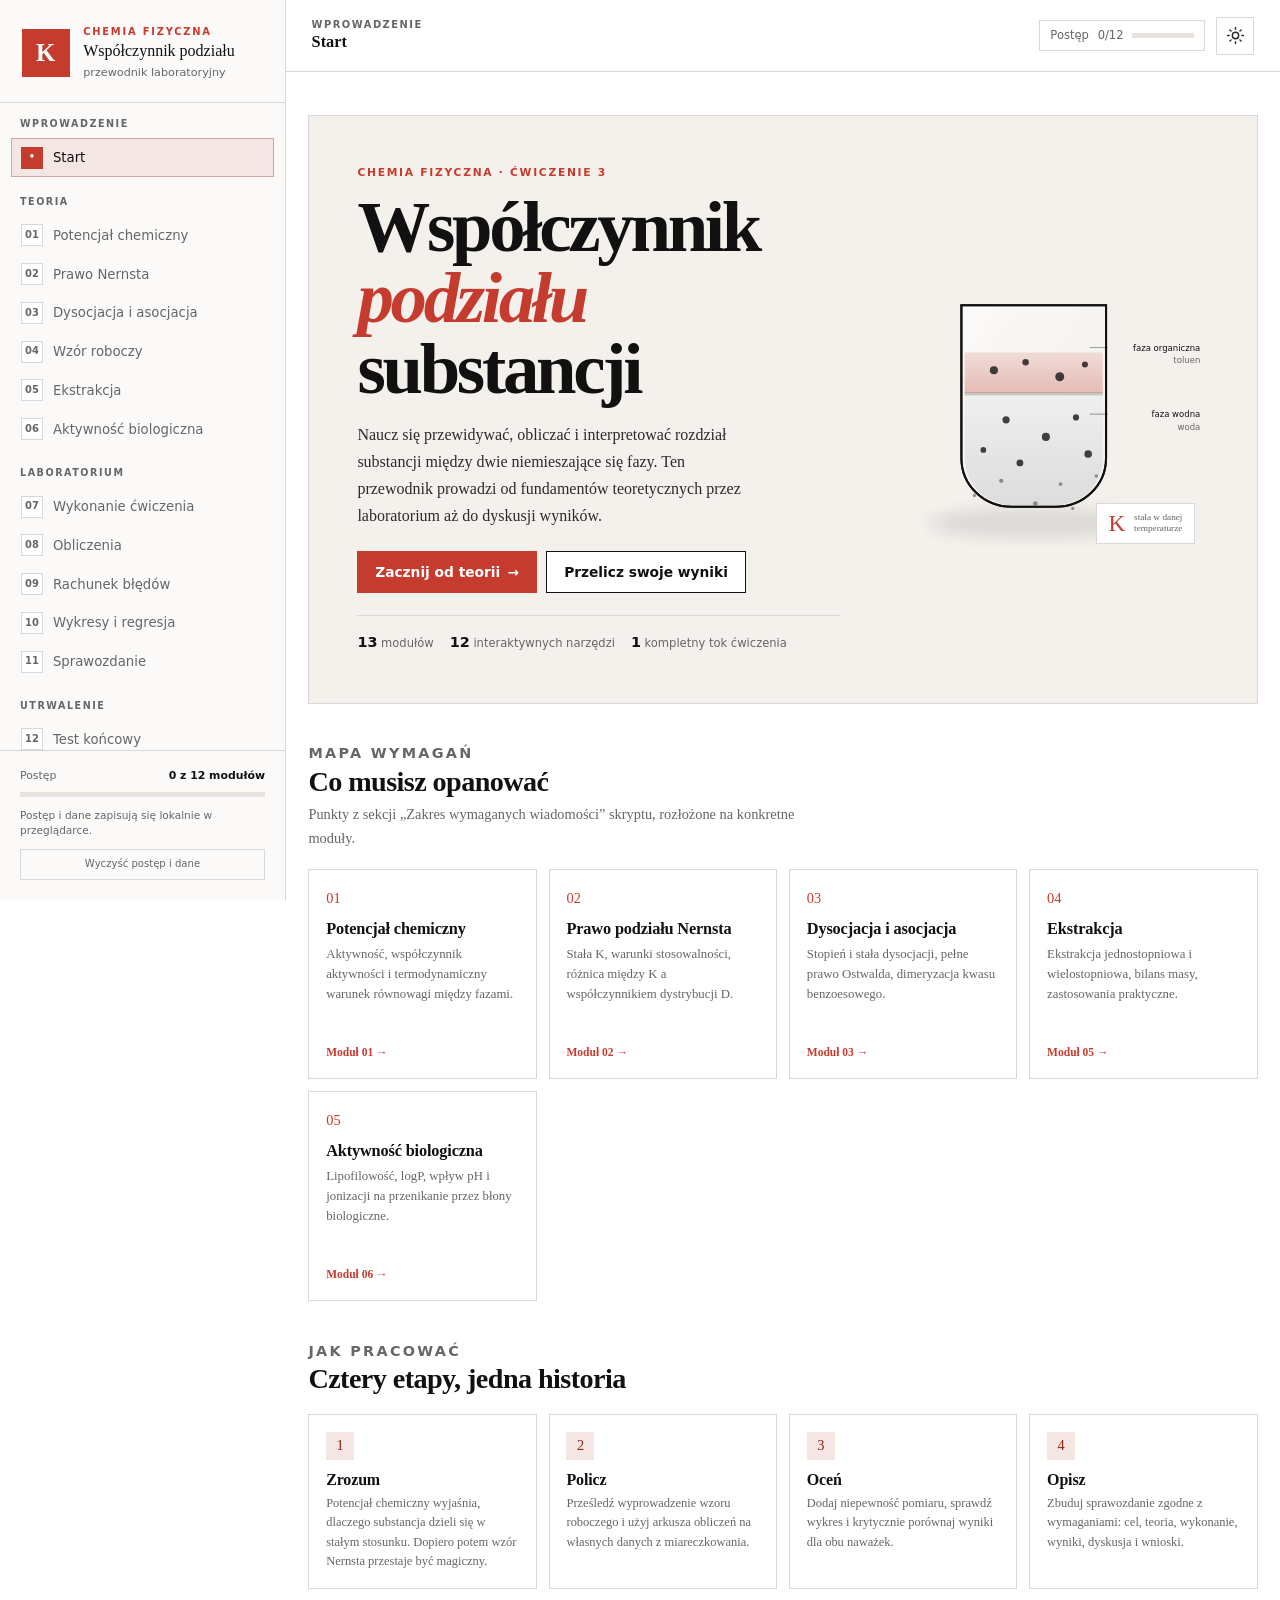
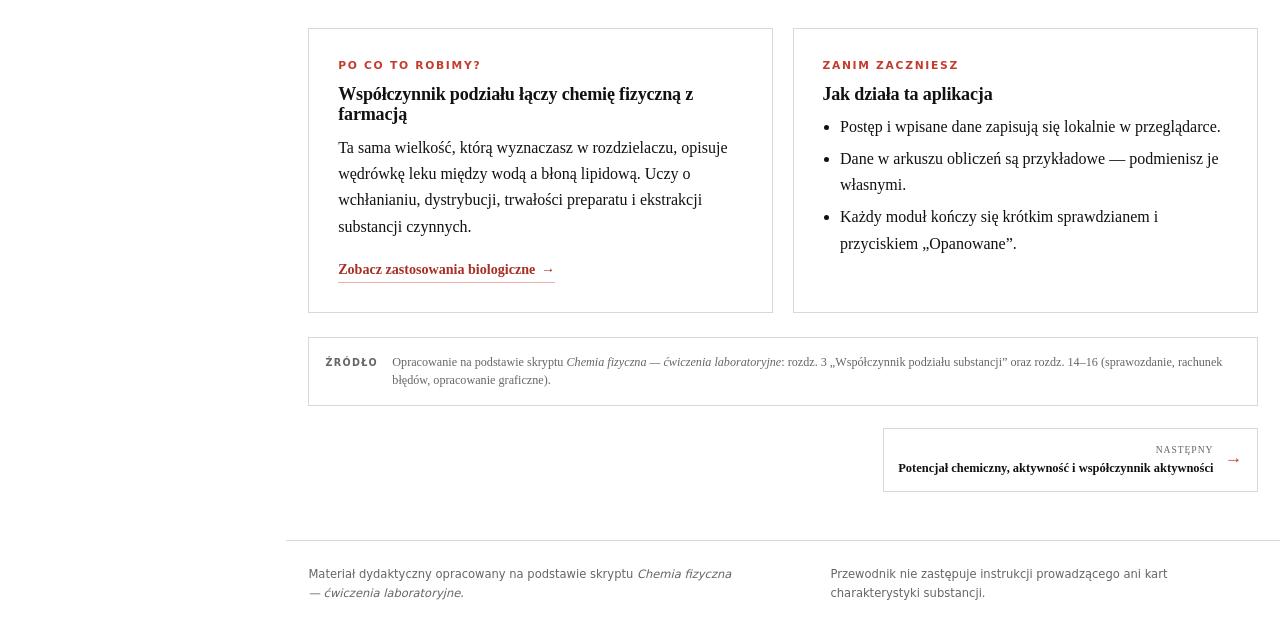
==== commit 347a6001: "Add files via upload" ====
--- a/index.html
+++ b/index.html
@@ -5,7 +5,7 @@
   <meta name="viewport" content="width=device-width, initial-scale=1">
   <title>Współczynnik podziału — interaktywny przewodnik | Chemia fizyczna</title>
   <meta name="description" content="Interaktywny przewodnik po ćwiczeniu „Współczynnik podziału substancji”: teoria, laboratorium, obliczenia, rachunek błędów, wykresy i sprawozdanie.">
-  <meta name="theme-color" content="#16243a">
+  <meta name="theme-color" content="#ffffff">
   <link rel="stylesheet" href="css/styles.css">
 </head>
 <body>
--- a/css/styles.css
+++ b/css/styles.css
@@ -4,71 +4,89 @@
    ============================================================ */
 
 :root {
-  --bg: #f4f0e7;
-  --bg-deep: #ece5d8;
-  --surface: #fffdf8;
+  --bg: #ffffff;
+  --bg-deep: #f4f1ed;
+  --surface: #ffffff;
   --surface-raised: #ffffff;
-  --surface-2: #f2ede2;
-  --surface-3: #e9e1d2;
-  --ink: #1b2a40;
-  --ink-soft: #34445c;
-  --muted: #647185;
-  --line: #ddd4c4;
-  --line-strong: #c9bda9;
-  --accent: #0d7c72;
-  --accent-strong: #075f57;
-  --accent-soft: #dcefe9;
-  --accent-ink: #07554e;
-  --gold: #b97825;
-  --gold-strong: #925a17;
-  --gold-soft: #f6e7cd;
-  --danger: #a8443a;
-  --danger-soft: #f7e3df;
-  --blue: #2f628c;
-  --blue-soft: #e0ebf4;
-  --navy: #111e2f;
-  --navy-soft: #182940;
-  --cream: #fbf6ea;
-  --shadow-sm: 0 1px 2px rgba(35, 30, 20, 0.04), 0 8px 24px rgba(35, 30, 20, 0.035);
-  --shadow-md: 0 16px 44px rgba(35, 30, 20, 0.09);
-  --serif: "Iowan Old Style", "Palatino Linotype", Palatino, Georgia, "Times New Roman", serif;
-  --sans: "Inter", "Segoe UI", system-ui, -apple-system, BlinkMacSystemFont, sans-serif;
+  --surface-2: #f4f1ed;
+  --surface-3: #e8e3dc;
+  --ink: #111111;
+  --ink-soft: #2b2b2b;
+  --muted: #666666;
+  --line: #d8d8d8;
+  --line-strong: #bdbdbd;
+  --accent: #c53b2e;
+  --accent-strong: #a72f24;
+  --accent-soft: #f4e6e3;
+  --accent-ink: #8e2118;
+  --gold: #7a5c4f;
+  --gold-strong: #5f4439;
+  --gold-soft: #f1ece7;
+  --danger: #8e2118;
+  --danger-soft: #f7e4e0;
+  --blue: #4f5b66;
+  --blue-soft: #f0f0f0;
+  --navy: #111111;
+  --navy-soft: #1a1a1a;
+  --cream: #f7f5f1;
+  --shadow-sm: none;
+  --shadow-md: none;
+  --hero-glass-1: #ffffff;
+  --hero-glass-2: #f0f0f0;
+  --hero-organic-1: #f0d9d5;
+  --hero-organic-2: #e4b8b1;
+  --hero-water-1: #efefef;
+  --hero-water-2: #dcdcdc;
+  --sidebar-bg: #fbfaf8;
+  --sidebar-ink: #111111;
+  --sidebar-line: #d8d8d8;
+  --serif: Georgia, "Times New Roman", serif;
+  --sans: "Segoe UI", system-ui, -apple-system, BlinkMacSystemFont, sans-serif;
   --math: "Cambria Math", "STIX Two Math", "Times New Roman", Georgia, serif;
-  --radius: 20px;
-  --radius-sm: 12px;
+  --radius: 0px;
+  --radius-sm: 0px;
   --sidebar-width: 286px;
   --content-width: 1000px;
   color-scheme: light;
 }
 
 [data-theme="dark"] {
-  --bg: #0c1420;
-  --bg-deep: #101a28;
-  --surface: #142132;
-  --surface-raised: #182739;
-  --surface-2: #1a2b3e;
-  --surface-3: #22364b;
-  --ink: #e7eef8;
-  --ink-soft: #c2cfe0;
-  --muted: #93a5bc;
-  --line: #293c52;
-  --line-strong: #3a5069;
-  --accent: #61c9b8;
-  --accent-strong: #87ded0;
-  --accent-soft: #163c3a;
-  --accent-ink: #a7e8de;
-  --gold: #e4a95a;
-  --gold-strong: #f2c47e;
-  --gold-soft: #3b2d1b;
-  --danger: #e08a80;
-  --danger-soft: #3d221f;
-  --blue: #86b9e4;
-  --blue-soft: #1b3047;
-  --navy: #0a1420;
-  --navy-soft: #142538;
-  --cream: #f2ecdf;
-  --shadow-sm: 0 1px 2px rgba(0, 0, 0, 0.2), 0 8px 24px rgba(0, 0, 0, 0.15);
-  --shadow-md: 0 16px 44px rgba(0, 0, 0, 0.35);
+  --bg: #111111;
+  --bg-deep: #0d0d0d;
+  --surface: #171717;
+  --surface-raised: #1b1b1b;
+  --surface-2: #1f1f1f;
+  --surface-3: #2a2a2a;
+  --ink: #f2f0ec;
+  --ink-soft: #d2cec7;
+  --muted: #a3a09a;
+  --line: #333333;
+  --line-strong: #4a4a4a;
+  --accent: #e05a4a;
+  --accent-strong: #f07a6b;
+  --accent-soft: #2a1b19;
+  --accent-ink: #ffb3a8;
+  --gold: #c9a27e;
+  --gold-strong: #e0bb95;
+  --gold-soft: #2b241e;
+  --danger: #e88a7e;
+  --danger-soft: #2f1c19;
+  --blue: #b8b8b8;
+  --blue-soft: #222222;
+  --navy: #0d0d0d;
+  --navy-soft: #141414;
+  --cream: #f2f0ec;
+  --shadow-sm: none;
+  --shadow-md: none;
+  --hero-glass-1: #ffffff;
+  --hero-glass-2: #cfcfcf;
+  --hero-organic-1: #6a3a33;
+  --hero-organic-2: #4a2722;
+  --hero-water-1: #3a3a3a;
+  --hero-water-2: #252525;
+  --sidebar-bg: #0d0d0d;
+  --sidebar-ink: #f2f0ec;
+  --sidebar-line: #2a2a2a;
   color-scheme: dark;
 }
 
@@ -82,12 +100,9 @@
 
 body {
   margin: 0;
-  background:
-    radial-gradient(circle at 8% 2%, rgba(13, 124, 114, 0.08), transparent 28rem),
-    radial-gradient(circle at 92% 12%, rgba(185, 120, 37, 0.08), transparent 24rem),
-    var(--bg);
+  background: var(--bg);
   color: var(--ink);
-  font-family: var(--sans);
+  font-family: var(--serif);
   font-size: 16px;
   line-height: 1.65;
   -webkit-font-smoothing: antialiased;
@@ -95,21 +110,7 @@
 }
 
 body::before {
-  content: "";
-  position: fixed;
-  inset: 0;
-  pointer-events: none;
-  z-index: -1;
-  opacity: 0.32;
-  background-image:
-    linear-gradient(rgba(100, 113, 133, 0.07) 1px, transparent 1px),
-    linear-gradient(90deg, rgba(100, 113, 133, 0.07) 1px, transparent 1px);
-  background-size: 44px 44px;
-  mask-image: linear-gradient(to bottom, black, transparent 70%);
-}
-
-[data-theme="dark"] body::before {
-  opacity: 0.14;
+  display: none;
 }
 
 ::selection {
@@ -3705,10 +3706,1138 @@
   .logp-scale { font-size: 0.52rem; }
 }
 
-/* ---------- druk ---------- */
+/* ============================================================
+   MOTYW 01 · EDITORIAL
+   Biel / czerń / czerwony akcent · Georgia · ostre krawędzie
+   ============================================================ */
+
+/* --- typografia i UI --- */
+
+body {
+  background: var(--bg);
+  font-family: var(--serif);
+}
+
+button,
+input,
+textarea,
+select,
+.btn,
+.nav-link,
+.topbar,
+.site-footer,
+.data-table th,
+.field-label,
+.result-tile > span,
+.live-badge,
+.progress-chip,
+.step-counter,
+.badge-soft,
+.example-badge,
+.check-kicker,
+.quiz-category,
+.quiz-number,
+.check-letter,
+.quiz-letter,
+.source-label,
+.stage-value,
+.sample-tag,
+.brand-kicker,
+.brand-sub,
+.hero-meta,
+.sidebar {
+  font-family: var(--sans);
+}
+
+.eyebrow { color: var(--accent); }
+a { color: var(--accent-strong); }
+a:hover { color: var(--ink); }
+.page-header { border-bottom-color: var(--line); }
+.page-lead { color: var(--ink-soft); }
+.section-heading p { color: var(--muted); }
+.site-footer { border-top-color: var(--line); color: var(--muted); }
+
+/* --- sidebar --- */
+
+.sidebar {
+  background: var(--sidebar-bg);
+  color: var(--sidebar-ink);
+  border-right: 1px solid var(--sidebar-line);
+}
+
+.brand { border-bottom-color: var(--sidebar-line); }
+
+.brand-mark {
+  background: var(--accent);
+  color: #ffffff;
+  border-radius: 0;
+  box-shadow: none;
+}
+
+.brand-kicker { color: var(--accent); }
+.brand-title { color: var(--sidebar-ink); }
+.brand-sub { color: var(--muted); }
+
+.nav-group-label { color: var(--muted); }
+
+.nav-link {
+  color: var(--muted);
+  border: 1px solid transparent;
+  border-radius: 0;
+  transition: background 0.15s ease, color 0.15s ease, border-color 0.15s ease;
+}
+
+.nav-link:hover {
+  background: var(--surface-2);
+  color: var(--ink);
+  transform: none;
+}
+
+.nav-link.active {
+  background: var(--accent-soft);
+  border-color: color-mix(in srgb, var(--accent) 32%, var(--line));
+  color: var(--ink);
+}
+
+.nav-num {
+  background: var(--surface);
+  border: 1px solid var(--line);
+  color: var(--muted);
+  border-radius: 0;
+}
+
+.nav-link.active .nav-num {
+  background: var(--accent);
+  border-color: var(--accent);
+  color: #ffffff;
+}
+
+.nav-check { color: var(--accent); }
+
+.sidebar-scroll { scrollbar-color: var(--line-strong) transparent; }
+.sidebar-scroll::-webkit-scrollbar-thumb { background: var(--line-strong); }
+
+.sidebar-footer {
+  background: var(--sidebar-bg);
+  border-top-color: var(--sidebar-line);
+}
+
+.sidebar-progress-top { color: var(--muted); }
+.sidebar-progress-top strong { color: var(--sidebar-ink); }
+.sidebar-note { color: var(--muted); }
+
+.progress-track { background: var(--surface-3); border-radius: 0; }
+.progress-track span { background: var(--accent); border-radius: 0; }
+
+.sidebar-reset {
+  border-color: var(--line);
+  border-radius: 0;
+  color: var(--muted);
+}
+
+.sidebar-reset:hover {
+  color: var(--accent-strong);
+  border-color: var(--accent);
+  background: var(--accent-soft);
+}
+
+/* --- topbar --- */
+
+.topbar {
+  background: color-mix(in srgb, var(--bg) 94%, transparent);
+  border-bottom: 1px solid var(--line);
+}
+
+.topbar-eyebrow { color: var(--muted); }
+.topbar-context strong { color: var(--ink); }
+
+.progress-chip {
+  background: var(--surface);
+  border-color: var(--line);
+  border-radius: 0;
+  color: var(--muted);
+}
+
+.progress-mini { background: var(--surface-3); border-radius: 0; }
+.progress-mini i { background: var(--accent); border-radius: 0; }
+
+.icon-btn {
+  background: var(--surface);
+  border-color: var(--line);
+  border-radius: 0;
+  color: var(--ink-soft);
+}
+
+.icon-btn:hover {
+  background: var(--surface-2);
+  border-color: var(--line-strong);
+  color: var(--ink);
+}
+
+/* --- hero --- */
+
+.hero {
+  background: var(--bg-deep);
+  color: var(--ink);
+  border: 1px solid var(--line);
+  border-radius: 0;
+  box-shadow: none;
+}
+
+.hero::before { display: none; }
+.hero .eyebrow { color: var(--accent); }
+.hero h1 { color: var(--ink); }
+.hero h1 em { color: var(--accent); }
+.hero-lead { color: var(--ink-soft); }
+
+.hero .btn-primary {
+  background: var(--accent);
+  color: #ffffff;
+  box-shadow: none;
+}
+
+.hero .btn-primary:hover {
+  background: var(--accent-strong);
+  color: #ffffff;
+}
+
+.hero .btn-ghost {
+  background: var(--surface);
+  color: var(--ink);
+  border-color: var(--ink);
+}
+
+.hero .btn-ghost:hover {
+  background: var(--surface-2);
+  color: var(--ink);
+}
+
+.hero-meta {
+  border-top-color: var(--line);
+  color: var(--muted);
+}
+
+.hero-meta strong { color: var(--ink); }
+
+.hero-badge {
+  background: var(--surface);
+  border-color: var(--line);
+  border-radius: 0;
+  color: var(--ink);
+  box-shadow: none;
+}
+
+.hero-badge span { color: var(--accent); }
+.hero-badge small { color: var(--muted); }
+.hero-visual svg { filter: none; }
+.svg-particles circle { animation: none; }
+
+/* --- powierzchnie, karty, krawędzie --- */
+
+.card,
+.interactive-card,
+.calc-step-card,
+.check-card,
+.requirement-card,
+.path-step,
+.mini-card,
+.definition,
+.condition,
+.callout,
+.equation,
+.equation-block,
+.result-tile,
+.separator-visual,
+.formula-stage,
+.formula-component,
+.toggle-row,
+.extraction-stages,
+.application,
+.bio-card,
+.apparatus,
+.titration-card,
+.titration-sample,
+.accordion details,
+.calc-work,
+.comparison-card,
+.prompt-list,
+.rule,
+.graph-example,
+.regression-plot,
+.report-part,
+.report-results-preview,
+.quiz-question,
+.quiz-result-panel,
+.completion-card,
+.page-nav-link,
+.cheat-card,
+.scope-item,
+.source-strip,
+.toast,
+.modal,
+.logp-scale,
+.distribution-strip,
+.progress-track,
+.progress-mini,
+.procedure-progress,
+.quiz-progress-bar,
+.checklist-progress > div,
+.stage-track,
+.meter,
+.alpha-bar {
+  border-radius: 0;
+}
+
+.card,
+.interactive-card,
+.calc-step-card,
+.check-card,
+.requirement-card,
+.mini-card,
+.definition,
+.condition,
+.callout,
+.equation,
+.equation-block,
+.result-tile,
+.separator-visual,
+.formula-stage,
+.formula-component,
+.toggle-row,
+.extraction-stages,
+.application,
+.bio-card,
+.apparatus,
+.titration-card,
+.titration-sample,
+.accordion details,
+.calc-work,
+.comparison-card,
+.rule,
+.graph-example,
+.regression-plot,
+.report-part,
+.report-results-preview,
+.quiz-question,
+.quiz-result-panel,
+.completion-card,
+.page-nav-link,
+.cheat-card,
+.scope-item,
+.source-strip,
+.toast,
+.modal {
+  box-shadow: none;
+}
+
+.card,
+.interactive-card,
+.calc-step-card,
+.check-card,
+.requirement-card,
+.path-step,
+.mini-card,
+.definition,
+.condition,
+.callout,
+.result-tile,
+.application,
+.bio-card,
+.apparatus,
+.titration-card,
+.accordion details,
+.calc-work,
+.comparison-card,
+.report-part,
+.report-results-preview,
+.quiz-question,
+.quiz-result-panel,
+.completion-card,
+.page-nav-link,
+.cheat-card,
+.scope-item,
+.source-strip {
+  background: var(--surface);
+  border-color: var(--line);
+}
+
+.card,
+.calc-step-card,
+.check-card,
+.requirement-card,
+.path-step,
+.mini-card,
+.definition,
+.condition,
+.callout,
+.result-tile,
+.application,
+.bio-card,
+.apparatus,
+.titration-card,
+.accordion details,
+.calc-work,
+.comparison-card,
+.report-part,
+.report-results-preview,
+.quiz-question,
+.quiz-result-panel,
+.completion-card,
+.page-nav-link,
+.cheat-card,
+.scope-item,
+.source-strip {
+  border: 1px solid var(--line);
+}
+
+.card::after,
+.calc-step-card::after {
+  display: none;
+}
+
+.interactive-card {
+  border: 1px solid var(--line);
+  border-left: 3px solid var(--accent);
+  background: var(--surface);
+}
+
+.interactive-card::before { display: none; }
+.interactive-head p { color: var(--muted); }
+
+.live-badge {
+  background: var(--surface-2);
+  border-color: var(--line);
+  border-radius: 0;
+  color: var(--accent-ink);
+}
+
+.live-badge i {
+  background: var(--accent);
+  animation: none;
+  box-shadow: none;
+}
+
+.requirement-card:hover,
+.page-nav-link:hover,
+.btn:hover {
+  transform: none;
+  box-shadow: none;
+}
+
+.requirement-card:hover,
+.page-nav-link:hover {
+  border-color: var(--accent);
+}
+
+.requirement-num { color: var(--accent); }
+.requirement-link { color: var(--accent); }
+.path-index {
+  background: var(--accent-soft);
+  color: var(--accent-ink);
+  border-radius: 0;
+}
+.path-step h3 { color: var(--ink); }
+.path-step p { color: var(--muted); }
+
+/* --- formuły i callouty --- */
+
+.formula-slip {
+  background: var(--surface-2);
+  color: var(--ink);
+  border: 1px solid var(--line);
+  border-radius: 0;
+  box-shadow: none;
+}
+
+.formula-slip .equation {
+  background: var(--surface);
+  border-color: var(--line);
+  color: var(--ink);
+  border-radius: 0;
+}
+
+.formula-slip p { color: var(--muted); }
+.formula-slip-label { color: var(--accent); }
+
+.safety-slip {
+  background: var(--danger-soft);
+  border-color: color-mix(in srgb, var(--danger) 34%, var(--line));
+  color: var(--ink);
+}
+
+.safety-slip .formula-slip-label { color: var(--danger); }
+.safety-slip p { color: var(--ink-soft); }
+.safety-mark { color: var(--danger); }
+
+.goal-check {
+  background: var(--accent-soft);
+  color: var(--accent-ink);
+  border-radius: 0;
+}
+
+.equation {
+  background: var(--surface-2);
+  border-color: var(--line);
+  color: var(--ink);
+}
+
+.equation-block {
+  background: var(--surface-2);
+  border-color: var(--line);
+}
+
+.equation-block.emphasized {
+  background: var(--surface);
+  border-color: var(--accent);
+  box-shadow: inset 3px 0 0 var(--accent);
+}
+
+.definition-term { color: var(--accent); }
+.condition-icon {
+  background: var(--surface);
+  border-color: var(--line);
+  border-radius: 0;
+  color: var(--accent);
+}
+.condition p,
+.definition p { color: var(--muted); }
+
+.callout-icon {
+  background: var(--surface);
+  border-color: var(--line);
+  border-radius: 0;
+  color: var(--accent);
+}
+.callout-info {
+  background: var(--surface-2);
+  border-color: var(--line);
+}
+.callout-tip {
+  background: var(--gold-soft);
+  border-color: var(--line);
+}
+.callout-warning {
+  background: var(--danger-soft);
+  border-color: color-mix(in srgb, var(--danger) 34%, var(--line));
+}
+.callout-warning .callout-icon { color: var(--danger); }
+.callout p { color: var(--ink-soft); }
+
+/* --- przyciski i pola --- */
+
+.btn {
+  border-radius: 0;
+  box-shadow: none;
+  transition: background 0.15s ease, border-color 0.15s ease, color 0.15s ease;
+}
+
+.btn-primary {
+  background: var(--accent);
+  color: #ffffff;
+  box-shadow: none;
+}
+.btn-primary:hover { background: var(--accent-strong); color: #ffffff; }
+
+.btn-ghost {
+  background: var(--surface);
+  color: var(--ink);
+  border-color: var(--line-strong);
+}
+.btn-ghost:hover { background: var(--surface-2); color: var(--ink); }
+
+.btn-quiet { color: var(--muted); }
+.btn-quiet:hover { background: var(--surface-2); color: var(--ink); }
+
+.btn-done {
+  background: var(--ink);
+  color: var(--bg);
+  border-color: var(--ink);
+}
+
+.icon-btn { border-radius: 0; box-shadow: none; }
+
+.input {
+  border-radius: 0;
+  background: var(--surface);
+  border-color: var(--line-strong);
+  color: var(--ink);
+}
+
+.input:focus {
+  border-color: var(--accent);
+  box-shadow: 0 0 0 2px var(--accent-soft);
+}
+
+.range-output {
+  background: var(--accent-soft);
+  color: var(--accent-ink);
+  border-radius: 0;
+}
+
+.toggle-ui,
+.switch-ui {
+  border-radius: 0;
+  background: var(--surface-3);
+  border-color: var(--line-strong);
+}
+
+.toggle-ui::after,
+.switch-ui::after {
+  border-radius: 0;
+}
+
+.toggle-row:has(input:checked) .toggle-ui,
+.switch-line:has(input:checked) .switch-ui {
+  background: var(--accent);
+  border-color: var(--accent);
+}
+
+.toggle-row:has(input:checked) .toggle-ui::after,
+.switch-line:has(input:checked) .switch-ui::after {
+  transform: translateX(14px);
+  background: #ffffff;
+  border-color: #ffffff;
+}
+
+/* --- tabele --- */
+
+.table-wrap {
+  border-color: var(--line);
+  border-radius: 0;
+  background: var(--surface);
+}
+
+.data-table th {
+  background: var(--surface-2);
+  color: var(--muted);
+  border-bottom-color: var(--line);
+}
+
+.data-table th,
+.data-table td {
+  border-bottom-color: var(--line);
+}
+
+.data-table tbody tr:hover td {
+  background: var(--surface-2);
+}
+
+/* --- narzędzia i wyniki --- */
+
+.result-tile > span { color: var(--muted); }
+.result-tile strong { color: var(--ink); }
+
+.highlight-tile {
+  background: var(--accent-soft);
+  border-color: color-mix(in srgb, var(--accent) 35%, var(--line));
+}
+
+.meter { background: var(--surface-3); }
+.meter span { background: var(--accent); }
+
+.alpha-bar {
+  position: relative;
+  height: 32px;
+  margin-top: 1rem;
+  border: 1px solid var(--line);
+  background: var(--surface-3);
+  overflow: hidden;
+}
+
+.alpha-bar span {
+  display: block;
+  height: 100%;
+  background: var(--accent);
+  transition: width 0.2s ease;
+}
+
+.alpha-bar b {
+  position: absolute;
+  inset: 0;
+  display: grid;
+  place-items: center;
+  color: var(--ink);
+  font-family: var(--sans);
+  font-size: 0.7rem;
+}
+
+/* --- nernst --- */
+
+.separator-visual {
+  background: var(--surface-2);
+  border-color: var(--line);
+}
+
+.layer { border-radius: 0; }
+.layer-organic { background: linear-gradient(180deg, #f0d9d5, #e4b8b1); }
+.layer-aqueous { background: linear-gradient(180deg, #efefef, #dcdcdc); }
+
+.particle {
+  background: #111111;
+  box-shadow: none;
+  animation: none;
+}
+
+.layer-aqueous .particle { background: #111111; }
+
+.layer-conc {
+  background: #ffffff;
+  color: #111111;
+  border: 1px solid var(--line);
+  border-radius: 0;
+}
+
+.separator-label { color: var(--accent); }
+.separator-label.bottom { color: var(--ink); }
+.separator-label span { color: var(--muted); }
+
+.distribution-strip {
+  border-color: var(--line);
+  background: var(--surface-3);
+}
+
+.strip-organic { background: #e4b8b1; color: #111111; }
+.strip-aqueous { background: #dcdcdc; color: #111111; }
+
+.interpretation { color: var(--ink-soft); }
+
+/* --- asocjacja i wzór --- */
+
+.association-visual {
+  background: var(--surface-2);
+  border-color: var(--line);
+  border-radius: 0;
+}
+
+.atom {
+  background: var(--accent-soft);
+  color: var(--accent-ink);
+  border-radius: 0;
+}
+
+.bond { background: var(--line-strong); }
+.dimer { border-color: var(--line); }
+.dimer .atom { background: var(--gold-soft); color: var(--gold-strong); }
+
+.problem-card {
+  background: var(--surface-2);
+  border-color: var(--line);
+  border-radius: 0;
+}
+
+.water-problem { border-top-color: var(--ink); }
+.organic-problem { border-top-color: var(--accent); }
+
+.formula-stage {
+  background: var(--surface-2);
+  border-color: var(--line);
+}
+
+.formula-component {
+  background: var(--surface-2);
+  border-color: var(--line);
+}
+
+.formula-component.is-active {
+  background: var(--accent-soft);
+  border-color: var(--accent);
+}
+
+.formula-legend { color: var(--muted); }
+
+/* --- ekstrakcja --- */
+
+.stage-track { background: var(--surface-3); }
+.stage-track i { background: var(--accent); }
+.stage-index {
+  background: var(--surface);
+  border-color: var(--line);
+  border-radius: 0;
+}
+
+.application {
+  background: var(--surface-2);
+  border-color: var(--line);
+}
+
+.app-icon {
+  background: var(--surface);
+  border-color: var(--line);
+  border-radius: 0;
+  color: var(--accent);
+}
+
+.application p,
+.bio-card p { color: var(--muted); }
+
+/* --- bioaktywność --- */
+
+.bio-card { background: var(--surface-2); border-color: var(--line); }
+.bio-icon {
+  background: var(--surface);
+  border-color: var(--line);
+  border-radius: 0;
+  color: var(--accent);
+}
+
+.logp-scale { border-color: var(--line); }
+.zone-hydro { background: var(--surface-2); color: var(--muted); }
+.zone-balance { background: var(--accent-soft); color: var(--accent-ink); }
+.zone-lipo { background: var(--gold-soft); color: var(--gold-strong); }
+.zone-high { background: var(--danger-soft); color: var(--danger); }
+.logp-readout strong { color: var(--accent); }
+
+.connection-node {
+  background: var(--surface-2);
+  border-color: var(--line);
+  border-radius: 0;
+}
+.connection-node span { background: var(--accent); }
+.connection-node p { color: var(--ink-soft); }
+
+/* --- laboratorium --- */
+
+.apparatus {
+  background: var(--surface-2);
+  border-color: var(--line);
+}
+.apparatus-qty {
+  background: var(--surface);
+  border-color: var(--line);
+  border-radius: 0;
+  color: var(--accent);
+}
+
+.procedure-progress { background: var(--surface-3); }
+.procedure-progress span { background: var(--accent); }
+
+.step-check span {
+  background: var(--surface);
+  border-color: var(--line-strong);
+  border-radius: 0;
+}
+
+.step-check input:checked + span {
+  background: var(--accent);
+  border-color: var(--accent);
+  color: #ffffff;
+}
+
+.step-num { color: var(--accent); }
+.step-why {
+  background: var(--accent-soft);
+  border-left-color: var(--accent);
+  color: var(--ink-soft);
+  border-radius: 0;
+}
+.step-why strong { color: var(--accent-ink); }
+
+.titration-card {
+  background: var(--surface-2);
+  border-color: var(--line);
+}
+.titration-head { border-bottom-color: var(--line); }
+.titration-sample {
+  background: var(--surface);
+  border-color: var(--line);
+}
+.sample-tag {
+  background: var(--accent-soft);
+  color: var(--accent-ink);
+  border-radius: 0;
+}
+.mean-readout { border-top-color: var(--line); }
+
+.accordion details {
+  background: var(--surface-2);
+  border-color: var(--line);
+}
+.accordion summary { color: var(--ink-soft); }
+.accordion summary::after { color: var(--accent); }
+.accordion details p { color: var(--muted); }
+
+/* --- obliczenia i błędy --- */
+
+.example-badge {
+  background: var(--gold-soft);
+  color: var(--gold-strong);
+  border-color: var(--line);
+  border-radius: 0;
+}
+.example-badge.is-custom {
+  background: var(--accent-soft);
+  color: var(--accent-ink);
+  border-color: color-mix(in srgb, var(--accent) 32%, var(--line));
+}
+
+.calc-step-num {
+  background: var(--accent-soft);
+  color: var(--accent-ink);
+  border-radius: 0;
+}
+
+.calc-work {
+  background: var(--surface-2);
+  border-left-color: var(--accent);
+  color: var(--ink-soft);
+}
+
+.comparison-card {
+  background: var(--surface-2);
+  border-color: var(--line);
+}
+.comparison-header { border-bottom-color: var(--line); }
+.comparison-header strong.good { color: var(--ink); }
+.comparison-header strong.medium { color: var(--gold-strong); }
+.comparison-header strong.bad { color: var(--danger); }
+
+.prompt-list {
+  background: var(--gold-soft);
+  border-left-color: var(--accent);
+  border-radius: 0;
+}
+
+.rule {
+  background: var(--surface-2);
+  border-color: var(--line);
+}
+
+.worked-example {
+  background: var(--surface-2);
+  border-color: var(--line);
+  border-radius: 0;
+}
+
+.rule-card {
+  background: var(--surface-2);
+  border-color: var(--line);
+  border-radius: 0;
+}
+.rule-num { color: var(--accent); }
+
+.graph-example {
+  background: var(--surface-2);
+  border-color: var(--line);
+}
+.graph-example.bad { border-color: var(--danger); }
+.graph-example.good { border-color: var(--ink); }
+
+.regression-plot {
+  background: var(--surface-2);
+  border-color: var(--line);
+}
+
+/* --- sprawozdanie --- */
+
+.report-part {
+  background: var(--surface-2);
+  border-color: var(--line);
+}
+.report-part > span {
+  background: var(--surface);
+  border-color: var(--line);
+  border-radius: 0;
+  color: var(--accent);
+}
+
+.report-results-preview {
+  background: var(--surface-2);
+  border-color: var(--line);
+}
+
+.checklist-progress > div { background: var(--surface-3); }
+.checklist-progress span { background: var(--accent); }
+
+.modal {
+  background: var(--surface);
+  border-color: var(--line-strong);
+  box-shadow: none;
+}
+
+.modal-head,
+.modal-foot {
+  background: var(--surface-2);
+  border-color: var(--line);
+}
+
+.report-draft { color: var(--ink); }
+.draft-warning {
+  background: var(--gold-soft);
+  border-color: var(--gold);
+  color: var(--gold-strong);
+  border-radius: 0;
+}
+.draft-cover { border-bottom-color: var(--ink); }
+
+/* --- quiz --- */
+
+.quiz-question {
+  background: var(--surface);
+  border-color: var(--line);
+}
+.quiz-question.is-correct {
+  border-color: var(--ink);
+  background: var(--surface-2);
+}
+.quiz-question.is-wrong {
+  border-color: var(--danger);
+  background: var(--danger-soft);
+}
+
+.quiz-progress-bar { background: var(--surface-3); }
+.quiz-progress-bar span { background: var(--accent); }
+
+.quiz-category {
+  background: var(--surface-2);
+  border-color: var(--line);
+  border-radius: 0;
+  color: var(--muted);
+}
+
+.quiz-number { color: var(--accent); }
+
+.quiz-option {
+  background: var(--surface);
+  border-color: var(--line);
+  border-radius: 0;
+}
+.quiz-option:hover { background: var(--surface-2); border-color: var(--accent); }
+.quiz-letter {
+  background: var(--surface-2);
+  border-color: var(--line);
+  border-radius: 0;
+  color: var(--muted);
+}
+.quiz-option:has(input:checked) {
+  border-color: var(--accent);
+  background: var(--accent-soft);
+}
+.quiz-option:has(input:checked) .quiz-letter {
+  background: var(--accent);
+  border-color: var(--accent);
+  color: #ffffff;
+}
+.quiz-option.correct-option {
+  border-color: var(--ink);
+  background: var(--surface-2);
+}
+.quiz-option.correct-option .quiz-letter {
+  background: var(--ink);
+  border-color: var(--ink);
+  color: var(--bg);
+}
+.quiz-option.wrong-option {
+  border-color: var(--danger);
+  background: var(--danger-soft);
+}
+.quiz-option.wrong-option .quiz-letter {
+  background: var(--danger);
+  border-color: var(--danger);
+  color: #ffffff;
+}
+
+.quiz-feedback {
+  background: var(--surface-2);
+  border-radius: 0;
+  color: var(--ink-soft);
+}
+
+.quiz-result-panel {
+  background: var(--surface-2);
+  border-color: var(--line);
+}
+
+.completion-card {
+  background: var(--surface-2);
+  border-color: var(--line);
+}
+.completion-card.is-done {
+  background: var(--accent-soft);
+  border-color: color-mix(in srgb, var(--accent) 32%, var(--line));
+}
+
+.page-nav-link {
+  background: var(--surface);
+  border-color: var(--line);
+}
+.page-nav-link > span { color: var(--accent); }
+.page-nav-link small { color: var(--muted); }
+
+/* --- ściągawka --- */
+
+.cheat-card {
+  background: var(--surface);
+  border-color: var(--line);
+}
+.cheat-card h2 { border-bottom-color: var(--line); }
+
+.scope-item {
+  background: var(--surface-2);
+  border-color: var(--line);
+}
+.scope-num {
+  background: var(--surface);
+  border-color: var(--line);
+  border-radius: 0;
+  color: var(--accent);
+}
+
+.definition-list p {
+  background: var(--surface-2);
+  border-left-color: var(--line-strong);
+  border-radius: 0;
+}
+
+/* --- tryb ciemny: Editorial --- */
+
+[data-theme="dark"] .layer-organic { background: linear-gradient(180deg, #4a2a25, #3a211e); }
+[data-theme="dark"] .layer-aqueous { background: linear-gradient(180deg, #2e2e2e, #242424); }
+[data-theme="dark"] .particle { background: #f2f0ec; }
+[data-theme="dark"] .layer-aqueous .particle { background: #f2f0ec; }
+[data-theme="dark"] .layer-conc { background: #111111; color: #f2f0ec; border-color: #444444; }
+[data-theme="dark"] .strip-organic { background: #5a2e28; color: #f2f0ec; }
+[data-theme="dark"] .strip-aqueous { background: #333333; color: #f2f0ec; }
+
+[data-theme="dark"] .hero .btn-ghost { background: transparent; color: var(--ink); border-color: var(--line-strong); }
+[data-theme="dark"] .hero .btn-ghost:hover { background: var(--surface-2); }
+
+[data-theme="dark"] .quiz-option.correct-option {
+  border-color: var(--ink);
+  background: var(--surface-2);
+}
+
+/* --- druk --- */
 
 @media print {
   @page { margin: 16mm; }
+
+  [data-theme="dark"] {
+    --bg: #ffffff;
+    --bg-deep: #ffffff;
+    --surface: #ffffff;
+    --surface-raised: #ffffff;
+    --surface-2: #f4f4f4;
+    --surface-3: #e8e8e8;
+    --ink: #000000;
+    --ink-soft: #222222;
+    --muted: #555555;
+    --line: #cccccc;
+    --line-strong: #999999;
+    --accent: #000000;
+    --accent-strong: #000000;
+    --accent-soft: #f0f0f0;
+    --accent-ink: #000000;
+    --gold: #555555;
+    --gold-strong: #333333;
+    --gold-soft: #f0f0f0;
+    --danger: #000000;
+    --danger-soft: #f0f0f0;
+    --blue: #555555;
+    --blue-soft: #f0f0f0;
+    --sidebar-bg: #ffffff;
+    --sidebar-ink: #000000;
+    --sidebar-line: #cccccc;
+  }
 
   body {
     background: #fff !important;
